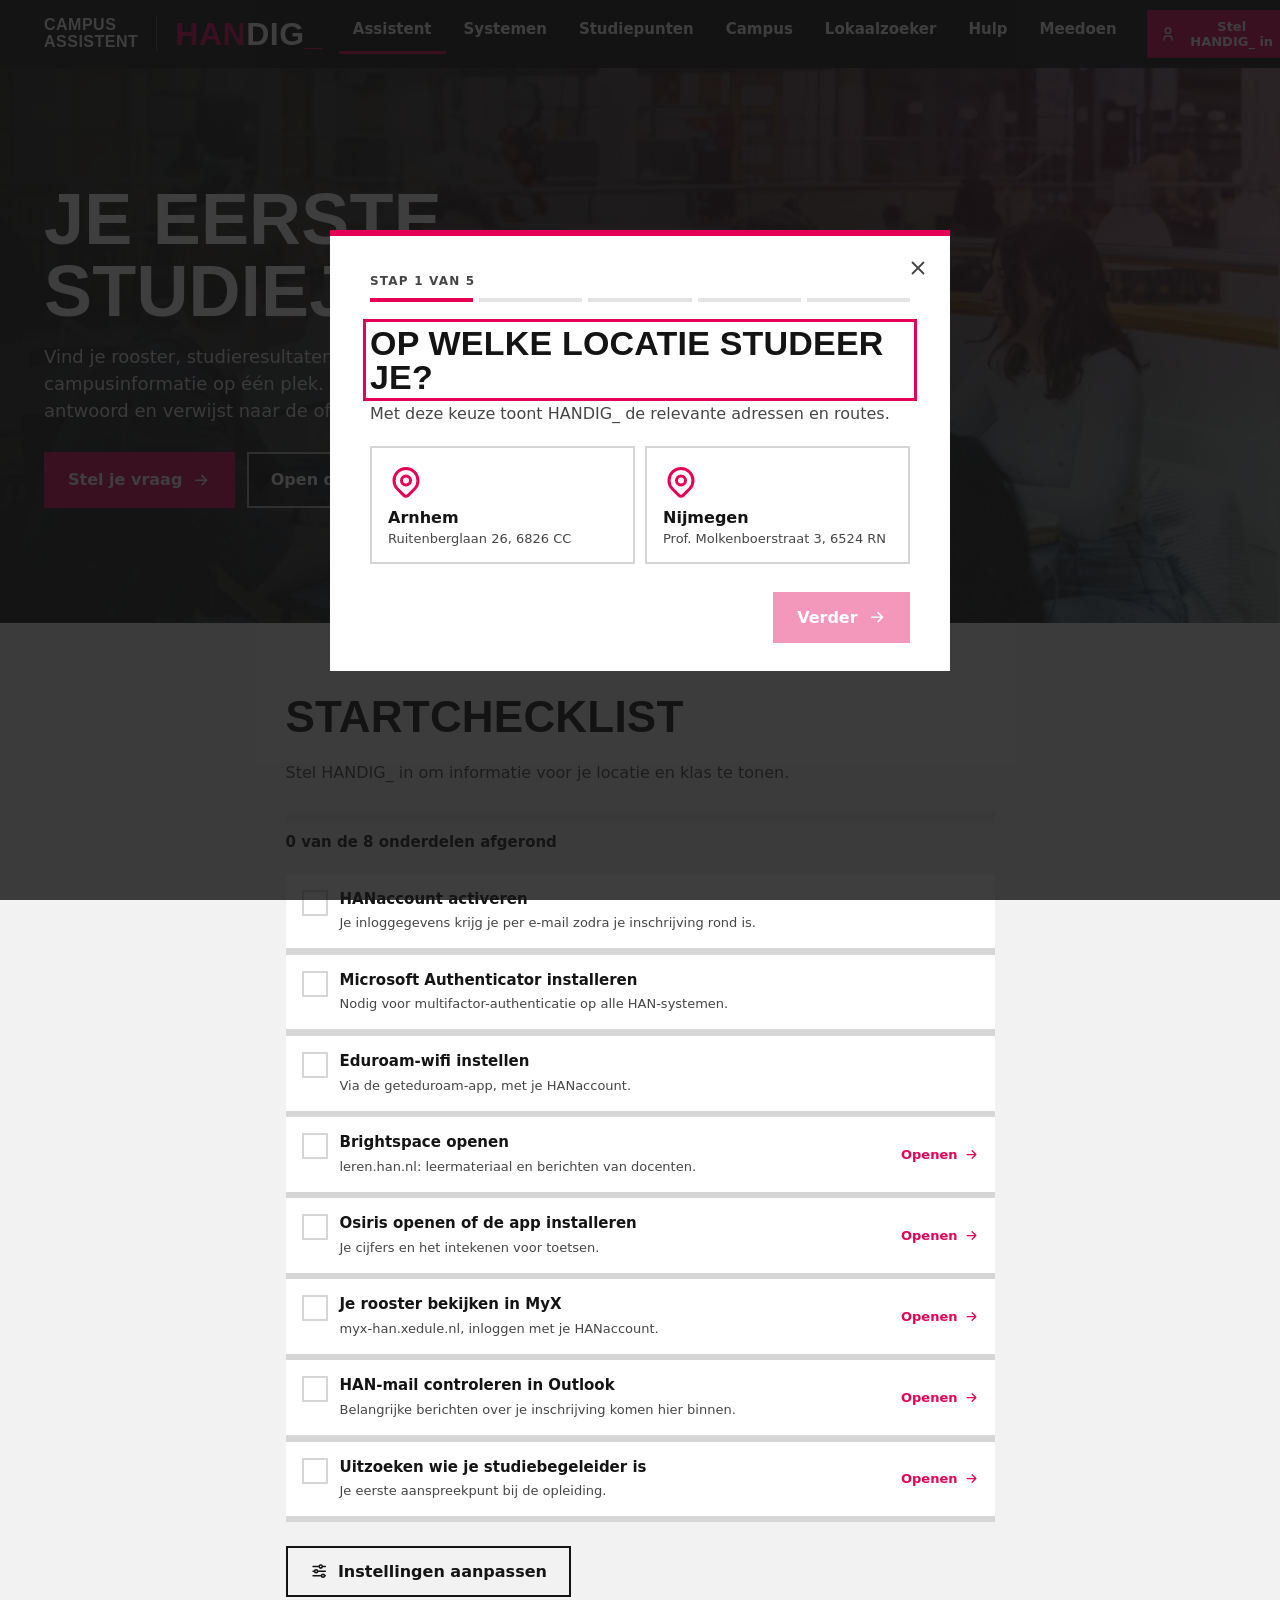
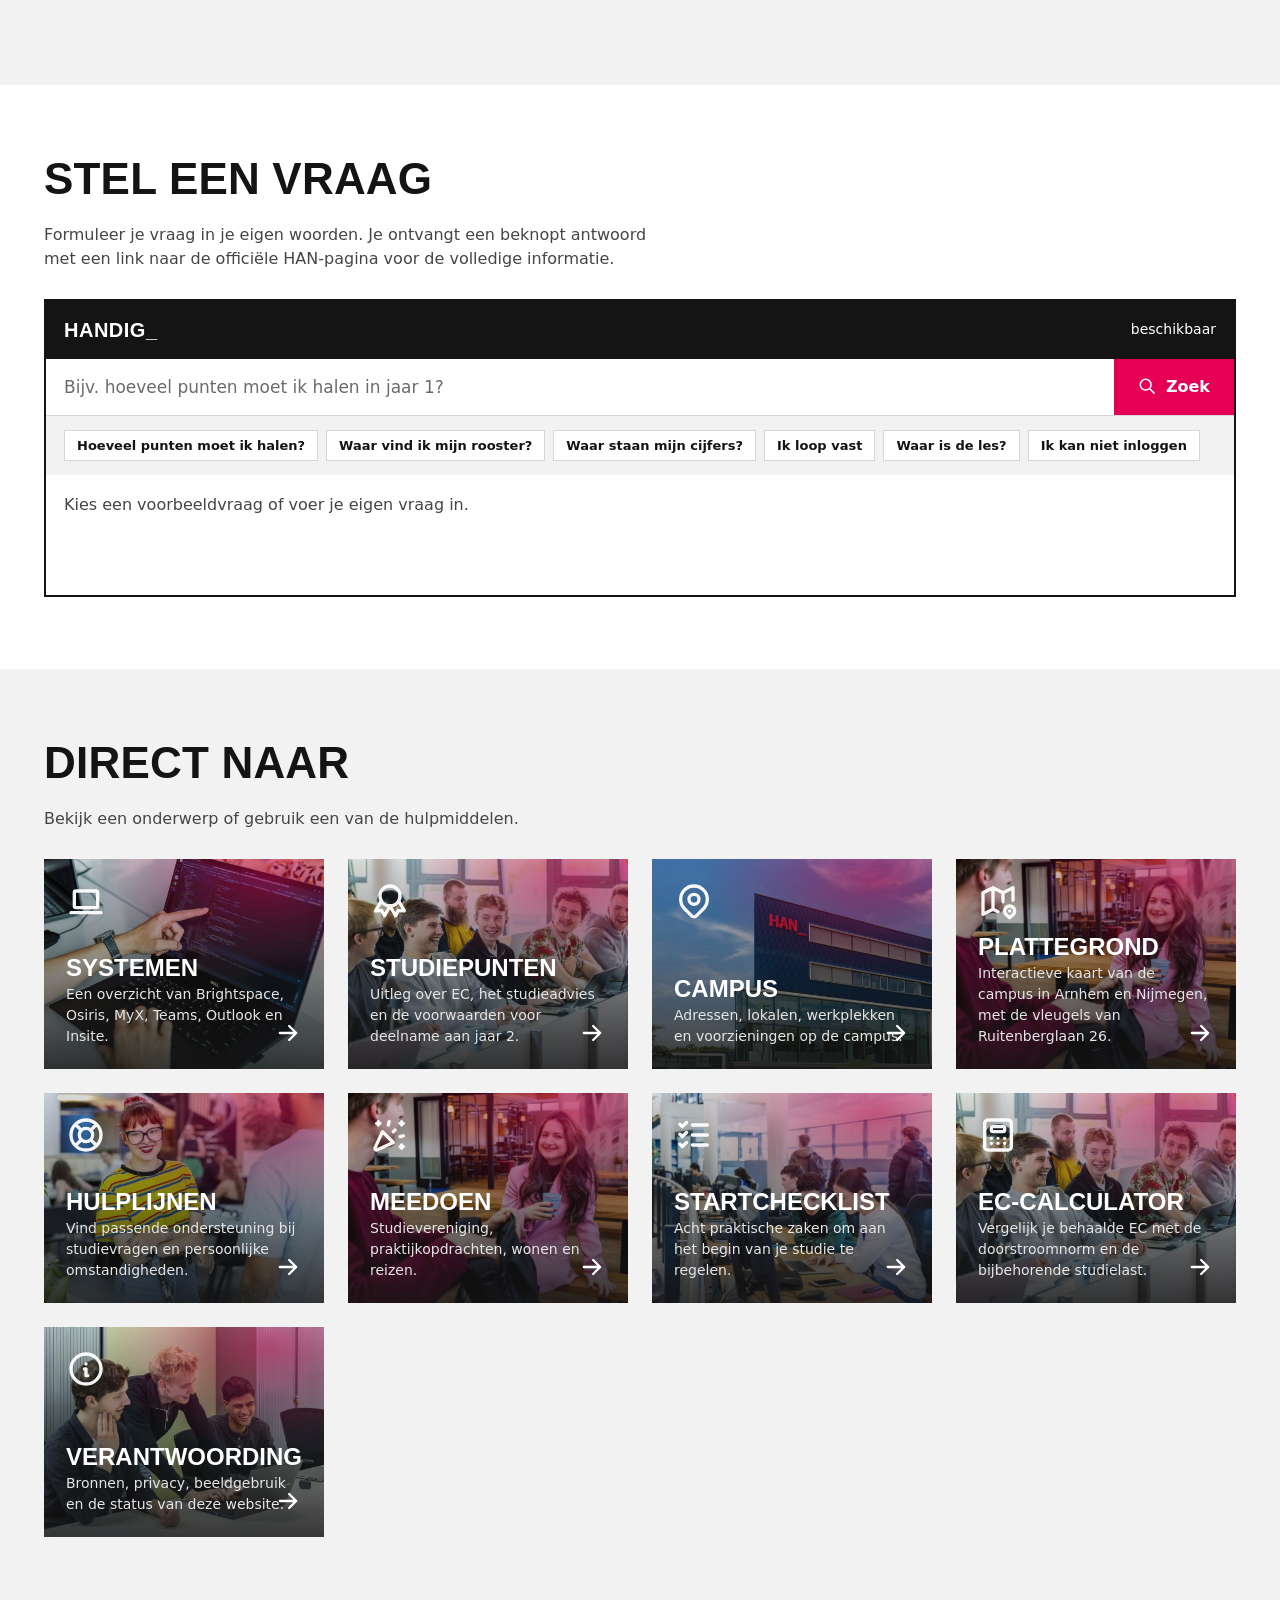
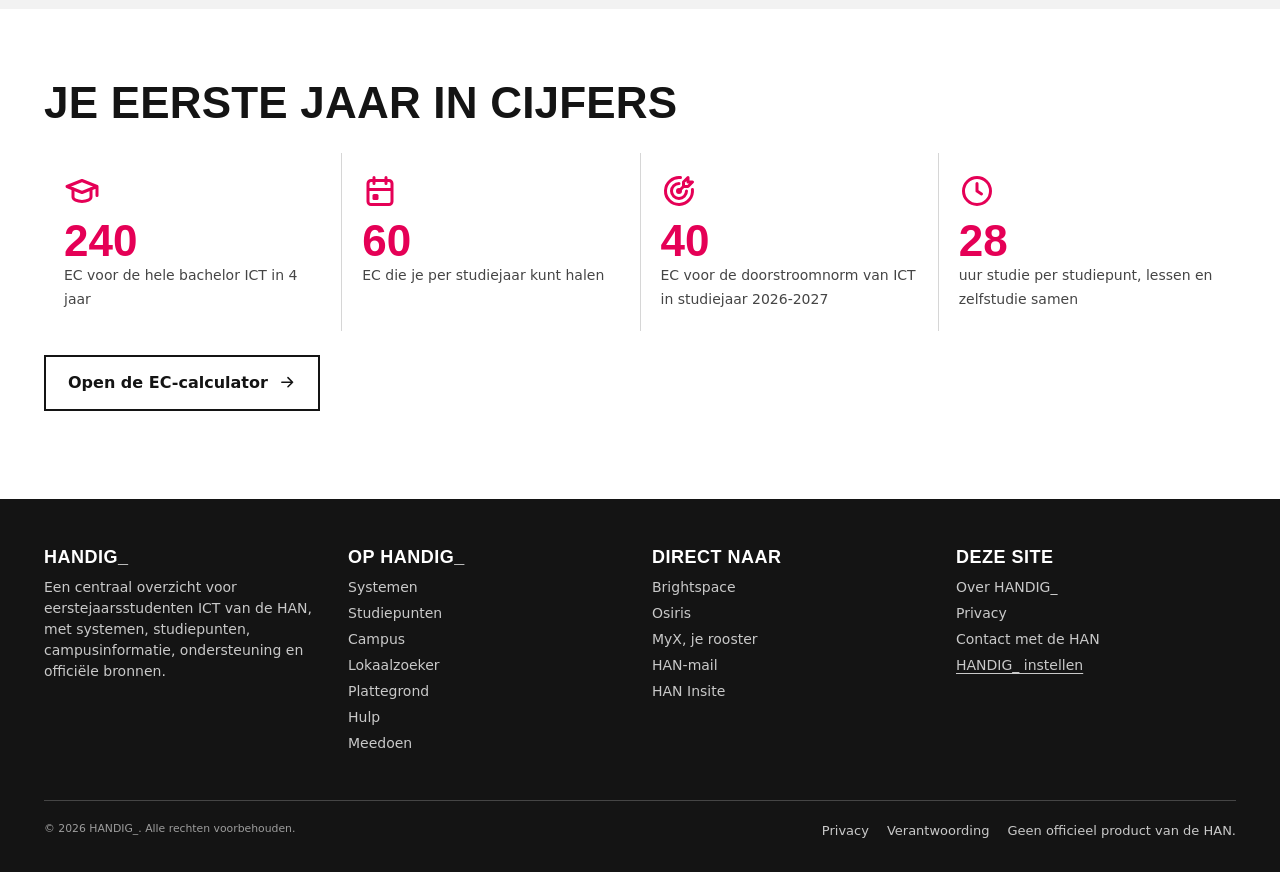
==== index.html @ 13030f0f "plattegrond zoeker fix" ====
<!DOCTYPE html>
<html lang="nl">
<head>
<meta charset="utf-8">
<meta name="viewport" content="width=device-width, initial-scale=1">
<title>HANDIG_ Campus Assistent</title>
<meta name="description" content="HANDIG_ bundelt systemen, studiepunten, campusinformatie en ondersteuning voor eerstejaarsstudenten ICT van de HAN.">
<meta property="og:title" content="HANDIG_ Campus Assistent">
<meta property="og:description" content="HANDIG_ bundelt systemen, studiepunten, campusinformatie en ondersteuning voor eerstejaarsstudenten ICT van de HAN.">
<meta property="og:image" content="https://jasonispw.github.io/campus-assistent/assets/img/han-ict-groepswerk.jpg">
<meta property="og:type" content="website">
<meta property="og:locale" content="nl_NL">
<link rel="canonical" href="https://jasonispw.github.io/campus-assistent/">
<meta property="og:url" content="https://jasonispw.github.io/campus-assistent/">
<meta name="theme-color" content="#141414">
<link rel="icon" type="image/png" href="assets/favicon.png">
<link rel="apple-touch-icon" href="assets/favicon.png">
<link rel="preload" as="image" href="assets/img/han-ict-groepswerk.jpg" fetchpriority="high">
<link rel="stylesheet" href="assets/css/base.css?v=20260901">
<link rel="stylesheet" href="assets/css/layout.css?v=2026090102">
<link rel="stylesheet" href="assets/css/components.css?v=2026090102">
</head>
<body>
<a class="skip-link" href="#main">Naar de inhoud</a>

<header class="topbar">
  <div class="topbar__inner">
    <a class="wordmark" href="index.html">
      <span class="wordmark__context">Campus<br>assistent</span>
      <span class="wordmark__naam"><span class="mark">HAN</span>DIG<span class="cursor">_</span></span>
    </a>
    <button class="nav-toggle" data-nav-toggle aria-expanded="false" aria-controls="hoofdmenu">
      <svg class="icon icon-menu" aria-hidden="true" focusable="false"><use href="#i-menu"></use></svg>
      <svg class="icon icon-close" aria-hidden="true" focusable="false"><use href="#i-close"></use></svg>
      <span class="visually-hidden">Menu</span>
    </button>
    <nav class="topnav" id="hoofdmenu" data-nav aria-label="Hoofdmenu">
      <ul>
        <li><a href="index.html">Assistent</a></li>
        <li><a href="systemen.html">Systemen</a></li>
        <li><a href="studiepunten.html">Studiepunten</a></li>
        <li><a href="campus.html">Campus</a></li>
        <li><a href="lokaalzoeker.html">Lokaalzoeker</a></li>
        <li><a href="hulp.html">Hulp</a></li>
        <li><a href="meedoen.html">Meedoen</a></li>
      </ul>
    </nav>
    <div data-profiel></div>
  </div>
</header>

<main id="main">

  <section class="hero hero--index">
    <div class="container">
      <h1>Je eerste<br>studiejaar</h1>
      <p class="hero__lead">
        Vind je rooster, studieresultaten, lesmateriaal en campusinformatie op één plek. De assistent
        geeft een beknopt antwoord en verwijst naar de officiële bron.
      </p>
      <div class="hero__actions">
        <a class="btn btn--primary" href="#assistent">Stel je vraag <svg class="icon" aria-hidden="true" focusable="false"><use href="#i-arrow-right"></use></svg></a>
        <a class="btn btn--ghost" href="systemen.html">Open de systemen</a>
      </div>
    </div>
  </section>

  <section class="section section--soft" id="start" data-checklist data-onboarding-auto>
    <div class="container container--narrow">
      <div class="section__head">
        <h2>Startchecklist</h2>
        <p data-checklist-kop></p>
      </div>

      <div class="start__balk" role="progressbar" aria-valuemin="0" aria-valuemax="8"
           aria-label="Voortgang startchecklist">
        <div class="start__vulling" data-checklist-balk></div>
      </div>
      <p class="start__stand" data-checklist-stand></p>

      <ul class="taken" data-checklist-lijst></ul>

      <p class="opslagfout" data-checklist-opslagfout hidden>
        <svg class="icon" aria-hidden="true" focusable="false"><use href="#i-alert"></use></svg>
         De browser kan de checklist niet opslaan. Je keuzes verdwijnen wanneer je de pagina sluit.
      </p>

      <p class="u-mt24">
        <button type="button" class="btn btn--outline" data-onboarding-open>
          <svg class="icon" aria-hidden="true" focusable="false"><use href="#i-settings"></use></svg>Instellingen aanpassen
        </button>
      </p>
    </div>
  </section>

  <section class="section" id="assistent">
    <div class="container">
      <div class="section__head">
        <h2>Stel een vraag</h2>
        <p>
          Formuleer je vraag in je eigen woorden. Je ontvangt een beknopt antwoord met een link naar
          de officiële HAN-pagina voor de volledige informatie.
        </p>
      </div>

      <div class="assist">
        <div class="assist__head">
          <strong>HANDIG_</strong>
          <span class="u-small u-push-right" data-assist-count>beschikbaar</span>
        </div>

        <form class="assist__form" data-assist-form autocomplete="off">
          <label class="visually-hidden" for="vraag">Jouw vraag</label>
          <input id="vraag" type="search" placeholder="Bijv. hoeveel punten moet ik halen in jaar 1?">
          <button class="btn btn--primary" type="submit"><svg class="icon" aria-hidden="true" focusable="false"><use href="#i-search"></use></svg>Zoek</button>
        </form>

        <div class="chips">
          <button class="chip" data-assist-chip="Hoeveel studiepunten moet ik het eerste jaar halen?">Hoeveel punten moet ik halen?</button>
          <button class="chip" data-assist-chip="Waar vind ik mijn rooster?">Waar vind ik mijn rooster?</button>
          <button class="chip" data-assist-chip="Waar staan mijn cijfers?">Waar staan mijn cijfers?</button>
          <button class="chip" data-assist-chip="Ik loop vast in mijn studie, met wie kan ik praten?">Ik loop vast</button>
          <button class="chip" data-assist-chip="Wat is het adres van de opleiding?">Waar is de les?</button>
          <button class="chip" data-assist-chip="Ik kan niet inloggen">Ik kan niet inloggen</button>
        </div>

        <div class="assist__results" data-assist-results aria-live="polite">
          <div class="assist__empty">
            <p>Kies een voorbeeldvraag of voer je eigen vraag in.</p>
          </div>
        </div>
      </div>
    </div>
  </section>

  <section class="section section--soft">
    <div class="container">
      <div class="section__head">
        <h2>Direct naar</h2>
        <p>Bekijk een onderwerp of gebruik een van de hulpmiddelen.</p>
      </div>

      <div class="grid grid--3">
        <a class="tile tile--systemen" href="systemen.html">
          <svg class="tile__icon" aria-hidden="true" focusable="false"><use href="#i-laptop"></use></svg>

          <h3>Systemen</h3>

          <p>Een overzicht van Brightspace, Osiris, MyX, Teams, Outlook en Insite.</p>

          <svg class="tile__arrow" aria-hidden="true" focusable="false"><use href="#i-arrow-right"></use></svg>
        </a>

        <a class="tile tile--punten" href="studiepunten.html">
          <svg class="tile__icon" aria-hidden="true" focusable="false"><use href="#i-award"></use></svg>

          <h3>Studiepunten</h3>

          <p>Uitleg over EC, het studieadvies en de voorwaarden voor deelname aan jaar 2.</p>

          <svg class="tile__arrow" aria-hidden="true" focusable="false"><use href="#i-arrow-right"></use></svg>
        </a>

        <a class="tile tile--campus" href="campus.html">
          <svg class="tile__icon" aria-hidden="true" focusable="false"><use href="#i-map-pin"></use></svg>

          <h3>Campus</h3>

          <p>Adressen, lokalen, werkplekken en voorzieningen op de campus.</p>

          <svg class="tile__arrow" aria-hidden="true" focusable="false"><use href="#i-arrow-right"></use></svg>
        </a>

        <a class="tile tile--plattegrond" href="plattegrond.html">
          <svg class="tile__icon" aria-hidden="true" focusable="false"><use href="#i-map-2"></use></svg>

          <h3>Plattegrond</h3>

          <p>Interactieve kaart van de campus in Arnhem en Nijmegen, met de vleugels van Ruitenberglaan 26.</p>

          <svg class="tile__arrow" aria-hidden="true" focusable="false"><use href="#i-arrow-right"></use></svg>
        </a>

        <a class="tile tile--hulp" href="hulp.html">
          <svg class="tile__icon" aria-hidden="true" focusable="false"><use href="#i-lifebuoy"></use></svg>

          <h3>Hulplijnen</h3>

          <p>Vind passende ondersteuning bij studievragen en persoonlijke omstandigheden.</p>

          <svg class="tile__arrow" aria-hidden="true" focusable="false"><use href="#i-arrow-right"></use></svg>
        </a>

        <a class="tile tile--meedoen" href="meedoen.html">
          <svg class="tile__icon" aria-hidden="true" focusable="false"><use href="#i-confetti"></use></svg>

          <h3>Meedoen</h3>

          <p>Studievereniging, praktijkopdrachten, wonen en reizen.</p>

          <svg class="tile__arrow" aria-hidden="true" focusable="false"><use href="#i-arrow-right"></use></svg>
        </a>

        <a class="tile tile--start" href="#start">
          <svg class="tile__icon" aria-hidden="true" focusable="false"><use href="#i-checklist"></use></svg>

          <h3>Startchecklist</h3>

          <p>Acht praktische zaken om aan het begin van je studie te regelen.</p>

          <svg class="tile__arrow" aria-hidden="true" focusable="false"><use href="#i-arrow-right"></use></svg>
        </a>

        <a class="tile tile--rekenen" href="studiepunten.html#calculator">
          <svg class="tile__icon" aria-hidden="true" focusable="false"><use href="#i-calculator"></use></svg>

          <h3>EC-calculator</h3>

          <p>Vergelijk je behaalde EC met de doorstroomnorm en de bijbehorende studielast.</p>

          <svg class="tile__arrow" aria-hidden="true" focusable="false"><use href="#i-arrow-right"></use></svg>
        </a>

        <a class="tile tile--over" href="over.html">
          <svg class="tile__icon" aria-hidden="true" focusable="false"><use href="#i-info"></use></svg>

          <h3>Verantwoording</h3>

          <p>Bronnen, privacy, beeldgebruik en de status van deze website.</p>

          <svg class="tile__arrow" aria-hidden="true" focusable="false"><use href="#i-arrow-right"></use></svg>
        </a>
      </div>
    </div>
  </section>

  <section class="section">
    <div class="container">
      <div class="section__head">
        <h2>Je eerste jaar in cijfers</h2>
      </div>
      <div class="factbar">
        <div class="fact">
          <svg class="icon icon--lg icon--pink" aria-hidden="true" focusable="false"><use href="#i-school"></use></svg>
          <span class="fact__num">240</span>
          <span class="fact__label">EC voor de hele bachelor ICT in 4 jaar</span>
        </div>

        <div class="fact">
          <svg class="icon icon--lg icon--pink" aria-hidden="true" focusable="false"><use href="#i-calendar"></use></svg>
          <span class="fact__num">60</span>
          <span class="fact__label">EC die je per studiejaar kunt halen</span>
        </div>

        <div class="fact">
          <svg class="icon icon--lg icon--pink" aria-hidden="true" focusable="false"><use href="#i-target"></use></svg>
          <span class="fact__num">40</span>
          <span class="fact__label">EC voor de doorstroomnorm van ICT in studiejaar 2026-2027</span>
        </div>

        <div class="fact">
          <svg class="icon icon--lg icon--pink" aria-hidden="true" focusable="false"><use href="#i-clock"></use></svg>
          <span class="fact__num">28</span>
          <span class="fact__label">uur studie per studiepunt, lessen en zelfstudie samen</span>
        </div>
      </div>
      <p class="u-mt24">
        <a class="btn btn--outline" href="studiepunten.html">Open de EC-calculator <svg class="icon" aria-hidden="true" focusable="false"><use href="#i-arrow-right"></use></svg></a>
      </p>
    </div>
  </section>


</main>

<footer class="footer">
  <div class="container">
    <div class="footer__grid">
      <div>
        <h3>HANDIG_</h3>
        <p class="u-small">
          Een centraal overzicht voor eerstejaarsstudenten ICT van de HAN, met systemen,
          studiepunten, campusinformatie, ondersteuning en officiële bronnen.
        </p>
      </div>
      <div>
        <h3>Op HANDIG_</h3>
        <ul class="u-small">
          <li><a href="systemen.html">Systemen</a></li>
          <li><a href="studiepunten.html">Studiepunten</a></li>
          <li><a href="campus.html">Campus</a></li>
          <li><a href="lokaalzoeker.html">Lokaalzoeker</a></li>
          <li><a href="plattegrond.html">Plattegrond</a></li>
          <li><a href="hulp.html">Hulp</a></li>
          <li><a href="meedoen.html">Meedoen</a></li>
        </ul>
      </div>
      <div>
        <h3>Direct naar</h3>
        <ul class="u-small">
          <li><a href="https://leren.han.nl" target="_blank" rel="noopener">Brightspace</a></li>
          <li><a href="https://han.osiris-student.nl/#/login" target="_blank" rel="noopener">Osiris</a></li>
          <li><a href="https://myx-han.xedule.nl/" target="_blank" rel="noopener">MyX, je rooster</a></li>
          <li><a href="https://office365.han.nl" target="_blank" rel="noopener">HAN-mail</a></li>
          <li><a href="https://www1.han.nl/insite/" target="_blank" rel="noopener">HAN Insite</a></li>
        </ul>
      </div>
      <div>
        <h3>Deze site</h3>
        <ul class="u-small">
          <li><a href="over.html">Over HANDIG_</a></li>
          <li><a href="privacy.html">Privacy</a></li>
          <li><a href="https://www.han.nl/contact/" target="_blank" rel="noopener">Contact met de HAN</a></li>
          <li><button type="button" class="footer__knop" data-onboarding-open>HANDIG_ instellen</button></li>
        </ul>
      </div>
    </div>
    <div class="footer__bottom">
      <small>&copy; 2026 HANDIG_. Alle rechten voorbehouden.</small>
      <span class="footer__legal">
        <a href="privacy.html">Privacy</a>
        <a href="over.html">Verantwoording</a>
        <span>Geen officieel product van de HAN.</span>
      </span>
    </div>
  </div>
</footer>

<svg class="sprite" aria-hidden="true" focusable="false"><defs>
<symbol id="i-alert" viewBox="0 0 24 24"><path fill="none" stroke="currentColor" stroke-linecap="round" stroke-linejoin="round" stroke-width="2" d="M12 9v4m-1.637-9.409L2.257 17.125a1.914 1.914 0 0 0 1.636 2.871h16.214a1.914 1.914 0 0 0 1.636-2.87L13.637 3.59a1.914 1.914 0 0 0-3.274 0M12 16h.01"/></symbol>
<symbol id="i-armchair" viewBox="0 0 24 24"><g fill="none" stroke="currentColor" stroke-linecap="round" stroke-linejoin="round" stroke-width="2"><path d="M5 11a2 2 0 0 1 2 2v2h10v-2a2 2 0 1 1 4 0v4a2 2 0 0 1-2 2H5a2 2 0 0 1-2-2v-4a2 2 0 0 1 2-2"/><path d="M5 11V6a3 3 0 0 1 3-3h8a3 3 0 0 1 3 3v5M6 19v2m12-2v2"/></g></symbol>
<symbol id="i-arrow-right" viewBox="0 0 24 24"><path fill="none" stroke="currentColor" stroke-linecap="round" stroke-linejoin="round" stroke-width="2" d="M5 12h14m-6 6l6-6m-6-6l6 6"/></symbol>
<symbol id="i-arrow-up" viewBox="0 0 24 24"><path fill="none" stroke="currentColor" stroke-linecap="round" stroke-linejoin="round" stroke-width="2" d="M12 5v14m6-8l-6-6m-6 6l6-6"/></symbol>
<symbol id="i-award" viewBox="0 0 24 24"><g fill="none" stroke="currentColor" stroke-linecap="round" stroke-linejoin="round" stroke-width="2"><path d="M6 9a6 6 0 1 0 12 0A6 6 0 1 0 6 9"/><path d="m12 15l3.4 5.89l1.598-3.233l3.598.232l-3.4-5.889M6.802 12l-3.4 5.89L7 17.657l1.598 3.232l3.4-5.889"/></g></symbol>
<symbol id="i-book" viewBox="0 0 24 24"><path fill="none" stroke="currentColor" stroke-linecap="round" stroke-linejoin="round" stroke-width="2" d="M3 19a9 9 0 0 1 9 0a9 9 0 0 1 9 0M3 6a9 9 0 0 1 9 0a9 9 0 0 1 9 0M3 6v13m9-13v13m9-13v13"/></symbol>
<symbol id="i-briefcase" viewBox="0 0 24 24"><g fill="none" stroke="currentColor" stroke-linecap="round" stroke-linejoin="round" stroke-width="2"><path d="M3 9a2 2 0 0 1 2-2h14a2 2 0 0 1 2 2v9a2 2 0 0 1-2 2H5a2 2 0 0 1-2-2zm5-2V5a2 2 0 0 1 2-2h4a2 2 0 0 1 2 2v2m-4 5v.01"/><path d="M3 13a20 20 0 0 0 18 0"/></g></symbol>
<symbol id="i-building" viewBox="0 0 24 24"><path fill="none" stroke="currentColor" stroke-linecap="round" stroke-linejoin="round" stroke-width="2" d="M3 21h18M9 8h1m-1 4h1m-1 4h1m4-8h1m-1 4h1m-1 4h1M5 21V5a2 2 0 0 1 2-2h10a2 2 0 0 1 2 2v16"/></symbol>
<symbol id="i-calculator" viewBox="0 0 24 24"><g fill="none" stroke="currentColor" stroke-linecap="round" stroke-linejoin="round" stroke-width="2"><path d="M4 5a2 2 0 0 1 2-2h12a2 2 0 0 1 2 2v14a2 2 0 0 1-2 2H6a2 2 0 0 1-2-2z"/><path d="M8 8a1 1 0 0 1 1-1h6a1 1 0 0 1 1 1v1a1 1 0 0 1-1 1H9a1 1 0 0 1-1-1zm0 6v.01m4-.01v.01m4-.01v.01M8 17v.01m4-.01v.01m4-.01v.01"/></g></symbol>
<symbol id="i-calendar" viewBox="0 0 24 24"><g fill="none" stroke="currentColor" stroke-linecap="round" stroke-linejoin="round" stroke-width="2"><path d="M4 7a2 2 0 0 1 2-2h12a2 2 0 0 1 2 2v12a2 2 0 0 1-2 2H6a2 2 0 0 1-2-2zm12-4v4M8 3v4m-4 4h16"/><path d="M8 15h2v2H8z"/></g></symbol>
<symbol id="i-certificate" viewBox="0 0 24 24"><g fill="none" stroke="currentColor" stroke-linecap="round" stroke-linejoin="round" stroke-width="2"><path d="M12 15a3 3 0 1 0 6 0a3 3 0 1 0-6 0"/><path d="M13 17.5V22l2-1.5l2 1.5v-4.5"/><path d="M10 19H5a2 2 0 0 1-2-2V7c0-1.1.9-2 2-2h14a2 2 0 0 1 2 2v10a2 2 0 0 1-1 1.73M6 9h12M6 12h3m-3 3h2"/></g></symbol>
<symbol id="i-check" viewBox="0 0 24 24"><path fill="none" stroke="currentColor" stroke-linecap="round" stroke-linejoin="round" stroke-width="2" d="m5 12l5 5L20 7"/></symbol>
<symbol id="i-checklist" viewBox="0 0 24 24"><path fill="none" stroke="currentColor" stroke-linecap="round" stroke-linejoin="round" stroke-width="2" d="M3.5 5.5L5 7l2.5-2.5m-4 7L5 13l2.5-2.5m-4 7L5 19l2.5-2.5M11 6h9m-9 6h9m-9 6h9"/></symbol>
<symbol id="i-clock" viewBox="0 0 24 24"><path fill="none" stroke="currentColor" stroke-linecap="round" stroke-linejoin="round" stroke-width="2" d="M3 12a9 9 0 1 0 18 0a9 9 0 1 0-18 0m9 0l3 2m-3-7v5"/></symbol>
<symbol id="i-close" viewBox="0 0 24 24"><path fill="none" stroke="currentColor" stroke-linecap="round" stroke-linejoin="round" stroke-width="2" d="M18 6L6 18M6 6l12 12"/></symbol>
<symbol id="i-coins" viewBox="0 0 24 24"><g fill="none" stroke="currentColor" stroke-linecap="round" stroke-linejoin="round" stroke-width="2"><path d="M9 14c0 1.657 2.686 3 6 3s6-1.343 6-3s-2.686-3-6-3s-6 1.343-6 3"/><path d="M9 14v4c0 1.656 2.686 3 6 3s6-1.344 6-3v-4M3 6c0 1.072 1.144 2.062 3 2.598s4.144.536 6 0S15 7.072 15 6s-1.144-2.062-3-2.598s-4.144-.536-6 0S3 4.928 3 6"/><path d="M3 6v10c0 .888.772 1.45 2 2"/><path d="M3 11c0 .888.772 1.45 2 2"/></g></symbol>
<symbol id="i-confetti" viewBox="0 0 24 24"><path fill="none" stroke="currentColor" stroke-linecap="round" stroke-linejoin="round" stroke-width="2" d="M4 5h2M5 4v2m6.5-2L11 6m7-1h2m-1-1v2m-4 3l-1 1m4 3l2-.5M18 19h2m-1-1v2m-5-3.482L7.482 10l-4.39 9.58a1 1 0 0 0 1.329 1.329z"/></symbol>
<symbol id="i-dashboard" viewBox="0 0 24 24"><path fill="none" stroke="currentColor" stroke-linecap="round" stroke-linejoin="round" stroke-width="2" d="M5 4h4a1 1 0 0 1 1 1v6a1 1 0 0 1-1 1H5a1 1 0 0 1-1-1V5a1 1 0 0 1 1-1m0 12h4a1 1 0 0 1 1 1v2a1 1 0 0 1-1 1H5a1 1 0 0 1-1-1v-2a1 1 0 0 1 1-1m10-4h4a1 1 0 0 1 1 1v6a1 1 0 0 1-1 1h-4a1 1 0 0 1-1-1v-6a1 1 0 0 1 1-1m0-8h4a1 1 0 0 1 1 1v2a1 1 0 0 1-1 1h-4a1 1 0 0 1-1-1V5a1 1 0 0 1 1-1"/></symbol>
<symbol id="i-door-enter" viewBox="0 0 24 24"><path fill="none" stroke="currentColor" stroke-linecap="round" stroke-linejoin="round" stroke-width="2" d="M13 12v.01M3 21h18M5 21V5a2 2 0 0 1 2-2h6m4 10.5V21m4-14h-7m3-3l-3 3l3 3"/></symbol>
<symbol id="i-elevator" viewBox="0 0 24 24"><g fill="none" stroke="currentColor" stroke-linecap="round" stroke-linejoin="round" stroke-width="2"><path d="M5 5a1 1 0 0 1 1-1h12a1 1 0 0 1 1 1v14a1 1 0 0 1-1 1H6a1 1 0 0 1-1-1z"/><path d="m10 10l2-2l2 2m-4 4l2 2l2-2"/></g></symbol>
<symbol id="i-error404" viewBox="0 0 24 24"><path fill="none" stroke="currentColor" stroke-linecap="round" stroke-linejoin="round" stroke-width="2" d="M3 8v3a1 1 0 0 0 1 1h3m0-4v8m10-8v3a1 1 0 0 0 1 1h3m0-4v8m-11-6v4a2 2 0 1 0 4 0v-4a2 2 0 1 0-4 0"/></symbol>
<symbol id="i-heart" viewBox="0 0 24 24"><g fill="none" stroke="currentColor" stroke-linecap="round" stroke-linejoin="round" stroke-width="2"><path d="M19.5 12.572L12 20l-7.5-7.428A5 5 0 1 1 12 6.006a5 5 0 1 1 7.5 6.572"/><path d="M12 6L8.707 9.293a1 1 0 0 0 0 1.414l.543.543c.69.69 1.81.69 2.5 0l1-1a3.18 3.18 0 0 1 4.5 0l2.25 2.25m-7 3l2 2M15 13l2 2"/></g></symbol>
<symbol id="i-home" viewBox="0 0 24 24"><g fill="none" stroke="currentColor" stroke-linecap="round" stroke-linejoin="round" stroke-width="2"><path d="M5 12H3l9-9l9 9h-2M5 12v7a2 2 0 0 0 2 2h10a2 2 0 0 0 2-2v-7"/><path d="M9 21v-6a2 2 0 0 1 2-2h2a2 2 0 0 1 2 2v6"/></g></symbol>
<symbol id="i-info" viewBox="0 0 24 24"><g fill="none" stroke="currentColor" stroke-linecap="round" stroke-linejoin="round" stroke-width="2"><path d="M3 12a9 9 0 1 0 18 0a9 9 0 0 0-18 0m9-3h.01"/><path d="M11 12h1v4h1"/></g></symbol>
<symbol id="i-key" viewBox="0 0 24 24"><path fill="none" stroke="currentColor" stroke-linecap="round" stroke-linejoin="round" stroke-width="2" d="m16.555 3.843l3.602 3.602a2.877 2.877 0 0 1 0 4.069l-2.643 2.643a2.877 2.877 0 0 1-4.069 0l-.301-.301l-6.558 6.558a2 2 0 0 1-1.239.578L5.172 21H4a1 1 0 0 1-.993-.883L3 20v-1.172a2 2 0 0 1 .467-1.284l.119-.13L4 17h2v-2h2v-2l2.144-2.144l-.301-.301a2.877 2.877 0 0 1 0-4.069l2.643-2.643a2.877 2.877 0 0 1 4.069 0M15 9h.01"/></symbol>
<symbol id="i-laptop" viewBox="0 0 24 24"><path fill="none" stroke="currentColor" stroke-linecap="round" stroke-linejoin="round" stroke-width="2" d="M3 19h18M5 7a1 1 0 0 1 1-1h12a1 1 0 0 1 1 1v8a1 1 0 0 1-1 1H6a1 1 0 0 1-1-1z"/></symbol>
<symbol id="i-lifebuoy" viewBox="0 0 24 24"><g fill="none" stroke="currentColor" stroke-linecap="round" stroke-linejoin="round" stroke-width="2"><path d="M8 12a4 4 0 1 0 8 0a4 4 0 1 0-8 0"/><path d="M3 12a9 9 0 1 0 18 0a9 9 0 1 0-18 0m12 3l3.35 3.35M9 15l-3.35 3.35m0-12.7L9 9m9.35-3.35L15 9"/></g></symbol>
<symbol id="i-mail" viewBox="0 0 24 24"><g fill="none" stroke="currentColor" stroke-linecap="round" stroke-linejoin="round" stroke-width="2"><path d="M3 7a2 2 0 0 1 2-2h14a2 2 0 0 1 2 2v10a2 2 0 0 1-2 2H5a2 2 0 0 1-2-2z"/><path d="m3 7l9 6l9-6"/></g></symbol>
<symbol id="i-map-2" viewBox="0 0 24 24"><path fill="none" stroke="currentColor" stroke-linecap="round" stroke-linejoin="round" stroke-width="2" d="M12 18.5L9 17l-6 3V7l6-3l6 3l6-3v7.5M9 4v13m6-10v5.5m6.121 7.621a3 3 0 1 0-4.242 0Q17.506 20.749 19 22q1.577-1.335 2.121-1.879M19 18v.01"/></symbol>
<symbol id="i-map-pin" viewBox="0 0 24 24"><g fill="none" stroke="currentColor" stroke-linecap="round" stroke-linejoin="round" stroke-width="2"><path d="M9 11a3 3 0 1 0 6 0a3 3 0 0 0-6 0"/><path d="M17.657 16.657L13.414 20.9a2 2 0 0 1-2.827 0l-4.244-4.243a8 8 0 1 1 11.314 0"/></g></symbol>
<symbol id="i-menu" viewBox="0 0 24 24"><path fill="none" stroke="currentColor" stroke-linecap="round" stroke-linejoin="round" stroke-width="2" d="M4 6h16M4 12h16M4 18h16"/></symbol>
<symbol id="i-parking" viewBox="0 0 24 24"><g fill="none" stroke="currentColor" stroke-linecap="round" stroke-linejoin="round" stroke-width="2"><path d="M3 5a2 2 0 0 1 2-2h14a2 2 0 0 1 2 2v14a2 2 0 0 1-2 2H5a2 2 0 0 1-2-2z"/><path d="M10 16V8h2.667C13.403 8 14 8.895 14 10s-.597 2-1.333 2H10"/></g></symbol>
<symbol id="i-phone" viewBox="0 0 24 24"><path fill="none" stroke="currentColor" stroke-linecap="round" stroke-linejoin="round" stroke-width="2" d="M5 4h4l2 5l-2.5 1.5a11 11 0 0 0 5 5L15 13l5 2v4a2 2 0 0 1-2 2A16 16 0 0 1 3 6a2 2 0 0 1 2-2"/></symbol>
<symbol id="i-route" viewBox="0 0 24 24"><path fill="none" stroke="currentColor" stroke-linecap="round" stroke-linejoin="round" stroke-width="2" d="M3 19a2 2 0 1 0 4 0a2 2 0 0 0-4 0M19 7a2 2 0 1 0 0-4a2 2 0 0 0 0 4m-8 12h5.5a3.5 3.5 0 0 0 0-7h-8a3.5 3.5 0 0 1 0-7H13"/></symbol>
<symbol id="i-school" viewBox="0 0 24 24"><g fill="none" stroke="currentColor" stroke-linecap="round" stroke-linejoin="round" stroke-width="2"><path d="M22 9L12 5L2 9l10 4zv6"/><path d="M6 10.6V16a6 3 0 0 0 12 0v-5.4"/></g></symbol>
<symbol id="i-search" viewBox="0 0 24 24"><path fill="none" stroke="currentColor" stroke-linecap="round" stroke-linejoin="round" stroke-width="2" d="M3 10a7 7 0 1 0 14 0a7 7 0 1 0-14 0m18 11l-6-6"/></symbol>
<symbol id="i-settings" viewBox="0 0 24 24"><path fill="none" stroke="currentColor" stroke-linecap="round" stroke-linejoin="round" stroke-width="2" d="M12 6a2 2 0 1 0 4 0a2 2 0 1 0-4 0M4 6h8m4 0h4M6 12a2 2 0 1 0 4 0a2 2 0 1 0-4 0m-2 0h2m4 0h10m-5 6a2 2 0 1 0 4 0a2 2 0 1 0-4 0M4 18h11m4 0h1"/></symbol>
<symbol id="i-spinner" viewBox="0 0 24 24"><path fill="currentColor" d="M12,1A11,11,0,1,0,23,12,11,11,0,0,0,12,1Zm0,19a8,8,0,1,1,8-8A8,8,0,0,1,12,20Z" opacity=".25"/><path fill="currentColor" d="M12,4a8,8,0,0,1,7.89,6.7A1.53,1.53,0,0,0,21.38,12h0a1.5,1.5,0,0,0,1.48-1.75,11,11,0,0,0-21.72,0A1.5,1.5,0,0,0,2.62,12h0a1.53,1.53,0,0,0,1.49-1.3A8,8,0,0,1,12,4Z"><animateTransform attributeName="transform" dur="0.75s" repeatCount="indefinite" type="rotate" values="0 12 12;360 12 12"/></path></symbol>
<symbol id="i-target" viewBox="0 0 24 24"><g fill="none" stroke="currentColor" stroke-linecap="round" stroke-linejoin="round" stroke-width="2"><path d="M11 12a1 1 0 1 0 2 0a1 1 0 1 0-2 0"/><path d="M12 7a5 5 0 1 0 5 5"/><path d="M13 3.055A9 9 0 1 0 20.941 11"/><path d="M15 6v3h3l3-3h-3V3zm0 3l-3 3"/></g></symbol>
<symbol id="i-user" viewBox="0 0 24 24"><path fill="none" stroke="currentColor" stroke-linecap="round" stroke-linejoin="round" stroke-width="2" d="M8 7a4 4 0 1 0 8 0a4 4 0 0 0-8 0M6 21v-2a4 4 0 0 1 4-4h4a4 4 0 0 1 4 4v2"/></symbol>
<symbol id="i-users" viewBox="0 0 24 24"><path fill="none" stroke="currentColor" stroke-linecap="round" stroke-linejoin="round" stroke-width="2" d="M5 7a4 4 0 1 0 8 0a4 4 0 1 0-8 0M3 21v-2a4 4 0 0 1 4-4h4a4 4 0 0 1 4 4v2m1-17.87a4 4 0 0 1 0 7.75M21 21v-2a4 4 0 0 0-3-3.85"/></symbol>
<symbol id="i-users-group" viewBox="0 0 24 24"><path fill="none" stroke="currentColor" stroke-linecap="round" stroke-linejoin="round" stroke-width="2" d="M10 13a2 2 0 1 0 4 0a2 2 0 0 0-4 0m-2 8v-1a2 2 0 0 1 2-2h4a2 2 0 0 1 2 2v1M15 5a2 2 0 1 0 4 0a2 2 0 0 0-4 0m2 5h2a2 2 0 0 1 2 2v1M5 5a2 2 0 1 0 4 0a2 2 0 0 0-4 0m-2 8v-1a2 2 0 0 1 2-2h2"/></symbol>
<symbol id="i-wheelchair" viewBox="0 0 24 24"><g fill="none" stroke="currentColor" stroke-linecap="round" stroke-linejoin="round" stroke-width="2"><path d="M3 16a5 5 0 1 0 10 0a5 5 0 1 0-10 0m14 3a2 2 0 1 0 4 0a2 2 0 1 0-4 0"/><path d="M19 17a3 3 0 0 0-3-3h-3.4M3 3h1a2 2 0 0 1 2 2v6m0-3h11m-2 0v6"/></g></symbol>
<symbol id="i-wifi" viewBox="0 0 24 24"><g fill="none" stroke="currentColor" stroke-linecap="round" stroke-linejoin="round" stroke-width="2"><path d="M12 18h.01m-2.838-2.828a4 4 0 0 1 5.656 0m-8.485-2.829a8 8 0 0 1 11.314 0"/><path d="M3.515 9.515c4.686-4.687 12.284-4.687 17 0"/></g></symbol>
</defs></svg>

<script src="assets/js/kb.js?v=2026090103"></script>
<script src="assets/js/assistent.js?v=2026090102"></script>
<script src="assets/js/app.js?v=20260831"></script>
<script src="assets/js/onboarding.js?v=2026090102"></script>
</body>
</html>
---- assets/css/base.css ----
:root {
  --han-pink: #e50056;
  --han-pink-dark: #b80045;
  --han-black: #141414;
  --han-dark: #262626;
  --han-gray: #454545;
  --han-gray-mid: #6b6b6b;
  --han-line: #d6d6d6;
  --han-bg-soft: #f2f2f2;
  --han-bg-alt: #e3e3e3;
  --han-white: #ffffff;

  --ok: #0f7b45;
  --ok-soft: #e4f3ea;
  --fout: #b3001b;
  --fout-soft: #fbe9eb;

  --font-body: "Avenir Next", Avenir, "Segoe UI", system-ui, -apple-system, sans-serif;
  --font-head: "Avenir Next Condensed", "Archivo Narrow", "Arial Narrow", "Segoe UI", sans-serif;

  --space-xs: 8px;
  --space-sm: 12px;
  --space-md: 18px;
  --space-lg: 24px;

  --nav-height: 68px;
  --container: 1240px;
  --single-column: 757px;
  --gutter: var(--space-lg);
}

*, *::before, *::after { box-sizing: border-box; }

html { scroll-padding-top: calc(var(--nav-height) + 16px); }

html,
body {
  scrollbar-width: none;
  -ms-overflow-style: none;
}

html::-webkit-scrollbar,
body::-webkit-scrollbar { display: none; }

@media (prefers-reduced-motion: no-preference) {
  html { scroll-behavior: smooth; }
}

body {
  margin: 0;
  font-family: var(--font-body);
  font-size: 16px;
  line-height: 1.5;
  color: var(--han-black);
  background: var(--han-white);
  -webkit-font-smoothing: antialiased;
}

img, svg { max-width: 100%; display: block; }

a { color: var(--han-pink); text-decoration: underline; text-underline-offset: 3px; }
a:hover { color: var(--han-pink-dark); }

h1, h2, h3, h4 { margin: 0 0 .5em; }

h1, h2 {
  font-family: var(--font-head);
  font-weight: 700;
  text-transform: uppercase;
  line-height: 1;
  letter-spacing: .2px;
}
h1 { font-size: clamp(2.5rem, 6vw, 4.5rem); }
h2 { font-size: clamp(1.85rem, 3.6vw, 2.75rem); }
h3 { font-family: var(--font-body); font-weight: 600; font-size: 1.25rem; line-height: 1.2; }
h4 { font-family: var(--font-body); font-weight: 600; font-size: 1rem; }

p { margin: 0 0 1em; }
ul, ol { margin: 0 0 1em; padding-left: 1.25em; }
li { margin-bottom: .35em; }

:focus-visible { outline: 3px solid var(--han-pink); outline-offset: 2px; }

.visually-hidden {
  position: absolute; width: 1px; height: 1px; overflow: hidden;
  clip: rect(0 0 0 0); clip-path: inset(50%); white-space: nowrap;
}

.skip-link {
  position: absolute; left: 8px; top: -60px; z-index: 200;
  background: var(--han-pink); color: #fff; padding: 12px 18px;
  font-weight: 600; text-decoration: none; transition: top .15s;
}
.skip-link:focus { top: 8px; color: #fff; }

.u-muted { color: var(--han-gray); }
.u-small { font-size: .875rem; }
.u-mb0 { margin-bottom: 0; }
.u-mt24 { margin-top: var(--space-lg); }
.u-push-right { margin-left: auto; }

.geen-scroll { overflow: hidden; }

@media (prefers-reduced-motion: reduce) {
  *, *::before, *::after {
    animation-duration: .01ms !important;
    animation-iteration-count: 1 !important;
    transition-duration: .01ms !important;
  }
}

@media print {
  .topbar, .footer, .hero__actions { display: none; }
}
---- assets/css/layout.css ----
.container { width: 100%; max-width: var(--container); margin-inline: auto; padding-inline: var(--gutter); }
.container--narrow { max-width: var(--single-column); }

.section { padding-block: clamp(40px, 6vw, 72px); }
.section--soft { background: var(--han-bg-soft); }
.section--dark { background: var(--han-black); color: #fff; }
.section--dark h2, .section--dark h3 { color: #fff; }
.section--dark a { color: #fff; }

.section__head { margin-bottom: 28px; }
.section__head p { max-width: 62ch; color: var(--han-gray); }
.section--dark .section__head p { color: #d0d0d0; }

.kicker {
  font-size: .8125rem; font-weight: 700; letter-spacing: 1.4px;
  text-transform: uppercase; color: var(--han-pink); margin: 0 0 var(--space-xs);
}
.section--dark .kicker { color: #ff5c93; }

.grid { display: grid; gap: var(--space-lg); }
.grid--2 { grid-template-columns: repeat(auto-fit, minmax(300px, 1fr)); }
.grid--3 { grid-template-columns: repeat(auto-fit, minmax(280px, 1fr)); }
.grid--4 { grid-template-columns: repeat(auto-fit, minmax(220px, 1fr)); }


.topbar {
  position: sticky; top: 0; z-index: 100;
  height: var(--nav-height);
  background: var(--han-black);
  color: #fff;
  display: flex; align-items: center;
}
.topbar__inner {
  width: 100%; max-width: var(--container); margin-inline: auto;
  padding-inline: var(--gutter);
  display: flex; align-items: center; gap: 16px;
}

.wordmark {
  font-family: var(--font-head);
  font-weight: 700; text-transform: uppercase; letter-spacing: .5px;
  color: #fff; text-decoration: none;
  display: inline-flex; align-items: center; gap: var(--space-md);
}
.wordmark:hover { color: #fff; }
.wordmark__context {
  font-size: 1rem; line-height: 1.05;
  padding-right: var(--space-md);
  border-right: 1px solid rgba(255, 255, 255, .3);
}
.wordmark__naam { font-size: 2rem; line-height: 1; }
.wordmark .mark,
.wordmark .cursor { color: var(--han-pink); }

.topnav { margin-left: auto; }
.topnav ul { display: flex; gap: 4px; list-style: none; margin: 0; padding: 0; }
.topnav a {
  display: block; padding: 10px 14px; color: #fff; text-decoration: none;
  font-weight: 600; font-size: .9375rem; border-bottom: 3px solid transparent;
}
.topnav a:hover { color: #fff; background: rgba(255,255,255,.08); }
.topnav a[aria-current="page"] { border-bottom-color: var(--han-pink); }

.nav-toggle {
  display: none; margin-left: auto;
  background: var(--han-gray); border: 0; color: #fff;
  width: 48px; height: 48px; cursor: pointer;
  align-items: center; justify-content: center;
}
.nav-toggle .icon { width: 26px; height: 26px; vertical-align: 0; }
.nav-toggle .icon-close,
.nav-toggle[aria-expanded="true"] .icon-menu { display: none; }
.nav-toggle[aria-expanded="true"] .icon-close { display: block; }

@media (max-width: 900px) {
  .nav-toggle { display: flex; }
  .topnav {
    position: fixed; inset: var(--nav-height) 0 auto 0;
    background: var(--han-black); border-top: 1px solid var(--han-gray);
    display: none; margin: 0;
  }
  .topnav.is-open { display: block; }
  .topnav ul { flex-direction: column; padding: var(--space-xs) 0; }
  .topnav a { padding: 14px var(--gutter); border-bottom: 0; border-left: 4px solid transparent; }
  .topnav a[aria-current="page"] { border-left-color: var(--han-pink); }
}

@media (max-width: 480px) {
  .wordmark { gap: var(--space-sm); }
  .wordmark__context { font-size: .8125rem; padding-right: var(--space-sm); }
  .wordmark__naam { font-size: 1.5rem; }
}


.hero {
  position: relative; color: #fff; background: var(--han-black);
  padding-block: clamp(56px, 9vw, 120px);
  overflow: hidden;
  background-size: cover; background-position: center;
}
.hero::before {
  content: ""; position: absolute; inset: 0;
  background:
    linear-gradient(90deg, rgba(20,20,20,.94) 0%, rgba(20,20,20,.72) 55%, rgba(20,20,20,.45) 100%),
    radial-gradient(120% 90% at 78% 15%, rgba(229,0,86,.45), transparent 60%),
    repeating-linear-gradient(115deg, rgba(255,255,255,.03) 0 2px, transparent 2px 9px);
}
.hero > * { position: relative; }
.hero h1 { margin-bottom: 16px; max-width: 16ch; }
.hero__lead { font-size: 1.125rem; max-width: 52ch; color: #eaeaea; }
.hero__icon { width: 4.5rem; height: 4.5rem; color: var(--han-pink); margin-bottom: 16px; }
.hero__actions { display: flex; flex-wrap: wrap; gap: var(--space-sm); margin-top: 28px; }

.hero--compact { padding-block: clamp(40px, 6vw, 72px); }
.hero--compact h1 { font-size: clamp(2.25rem, 5vw, 3.75rem); }

.hero--index    { background-image: url("../img/han-ict-groepswerk.jpg"); }
.hero--systemen { background-image: url("../img/han-ict-les-laptops.jpg"); }
.hero--punten   { background-image: url("../img/han-ict-collegezaal.jpg"); }
.hero--campus   { background-image: url("../img/han-ruitenberglaan-26.jpg"); }
.hero--hulp     { background-image: url("../img/han-studiebegeleiding.jpg"); }
.hero--meedoen  { background-image: url("../img/han-studenten-r26.jpg"); }
.hero--over     { background-image: url("../img/han-ict-programmeerlab.jpg"); }
.hero--404      { background-image: url("../img/han-studenten-trap-r26.jpg"); }


.footer { background: var(--han-black); color: #c9c9c9; padding-block: 48px 32px; }
.footer h3 { color: #fff; text-transform: uppercase; font-family: var(--font-head); letter-spacing: .5px; font-size: 1.125rem; }
.footer a { color: #c9c9c9; text-decoration: none; }
.footer a:hover { color: #fff; text-decoration: underline; }
.footer ul { list-style: none; padding: 0; }
.footer__bottom {
  border-top: 1px solid var(--han-gray); margin-top: 32px; padding-top: 20px;
  font-size: .8125rem; display: flex; flex-wrap: wrap; gap: var(--space-sm); justify-content: space-between;
}
.footer__knop {
  background: none; border: 0; padding: 0; cursor: pointer;
  font-family: var(--font-body); font-size: inherit; color: #c9c9c9;
  text-decoration: underline; text-underline-offset: 3px;
}
.footer__knop:hover { color: #fff; }
---- assets/css/components.css ----
.icon {
  width: 1.25em; height: 1.25em; flex: none;
  vertical-align: -.25em; color: inherit;
}
.icon--lg { width: 2.25rem; height: 2.25rem; }
.icon--pink { color: var(--han-pink); }

.sprite { display: none; }


.btn {
  display: inline-flex; align-items: center; gap: 10px;
  padding: 14px 22px; border: 2px solid transparent; border-radius: 0;
  font-family: var(--font-body); font-size: 1rem; font-weight: 600;
  text-decoration: none; cursor: pointer; transition: background .15s, color .15s;
}
.btn .icon { width: 1.15em; height: 1.15em; vertical-align: -.2em; }
.btn--sm { padding: 9px 14px; font-size: .875rem; }

.btn--primary { background: var(--han-pink); color: #fff; }
.btn--primary:hover { background: var(--han-pink-dark); color: #fff; }

.btn--ghost { background: rgba(0,0,0,.35); color: #fff; border-color: rgba(255,255,255,.65); }
.btn--ghost:hover { background: rgba(255,255,255,.15); color: #fff; }

.btn--outline { background: transparent; color: var(--han-black); border-color: var(--han-black); }
.btn--outline:hover { background: var(--han-black); color: #fff; }
.btn--danger { background: transparent; color: var(--fout); border-color: var(--fout); }
.btn--danger:hover { background: var(--fout); color: #fff; }
.opslagstatus { min-height: 1.5em; margin-top: var(--space-sm); color: var(--ok); font-weight: 600; }
.opslagstatus.is-waarschuwing { color: var(--fout); }


.card {
  background: #fff; border: 1px solid var(--han-line);
  padding: 22px; display: flex; flex-direction: column; height: 100%;
}
.card h3 { margin-bottom: 6px; }
.card p { color: var(--han-gray); font-size: .9375rem; }
.card__icon { margin-bottom: var(--space-sm); }
.card__foot { margin-top: auto; padding-top: var(--space-sm); }


.tile {
  position: relative; display: flex; flex-direction: column; justify-content: flex-end;
  min-height: 210px; padding: 22px; color: #fff; text-decoration: none;
  background: var(--han-dark); overflow: hidden;
  background-size: cover; background-position: center;
}
.tile::before {
  content: ""; position: absolute; inset: 0;
  background:
    linear-gradient(180deg, rgba(20,20,20,.15), rgba(20,20,20,.85)),
    radial-gradient(100% 80% at 80% 10%, rgba(229,0,86,.6), transparent 62%);
  transition: transform .3s;
}
.tile:hover::before { transform: scale(1.06); }
.tile > * { position: relative; }
.tile h3 {
  font-family: var(--font-head); font-weight: 700; text-transform: uppercase;
  font-size: 1.5rem; line-height: 1; color: #fff; margin-bottom: 4px;
}
.tile p { color: #e6e6e6; font-size: .875rem; margin: 0; }
.tile__icon { position: absolute; top: 22px; left: 22px; width: 2.5rem; height: 2.5rem; color: #fff; opacity: .95; }
.tile__arrow { position: absolute; right: 22px; bottom: 22px; width: 1.75rem; height: 1.75rem; color: #fff; }
.tile:hover .tile__arrow { color: var(--han-pink); }

.tile--systemen { background-image: url("../img/han-ict-les-laptops.jpg"); }
.tile--punten   { background-image: url("../img/han-ict-collegezaal.jpg"); }
.tile--campus   { background-image: url("../img/han-ruitenberglaan-26.jpg"); }
.tile--hulp     { background-image: url("../img/han-student-support.jpg"); }
.tile--meedoen  { background-image: url("../img/han-campus-nijmegen.jpg"); }
.tile--start    { background-image: url("../img/han-studieplek.jpg"); }
.tile--rekenen  { background-image: url("../img/han-ict-collegezaal.jpg"); }
.tile--over     { background-image: url("../img/han-ict-programmeerlab.jpg"); }
.tile--plattegrond { background-image: url("../img/han-campus-nijmegen.jpg"); }


.assist,
.widget { border: 2px solid var(--han-black); background: #fff; }

.assist__head,
.widget__head {
  background: var(--han-black); color: #fff; padding: 14px var(--space-md);
  display: flex; align-items: center; gap: var(--space-sm); flex-wrap: wrap;
}
.assist__head strong,
.widget__head strong {
  font-family: var(--font-head); text-transform: uppercase; letter-spacing: .5px;
}
.assist__head strong { font-size: 1.25rem; }
.widget__head strong { font-size: 1.125rem; }

.widget__body { padding: var(--space-md); }

.assist__form { display: flex; border-bottom: 1px solid var(--han-line); }
.assist__form input {
  flex: 1; border: 0; padding: var(--space-md); font-family: var(--font-body); font-size: 1.0625rem;
  background: #fff; color: var(--han-black); min-width: 0;
}
.assist__form input::placeholder { color: var(--han-gray-mid); }
.assist__form button { border-radius: 0; }

.assist__results { padding: var(--space-md); min-height: 120px; }
.assist__empty { color: var(--han-gray); }
.assist__empty h3 { color: var(--han-black); }
.assist__empty code { background: var(--han-bg-alt); padding: 2px 6px; }

.chips { display: flex; flex-wrap: wrap; gap: var(--space-xs); padding: 14px var(--space-md); background: var(--han-bg-soft); }
.chip {
  background: #fff; border: 1px solid var(--han-line); border-radius: 0;
  padding: 7px var(--space-sm); font-family: var(--font-body); font-size: .8125rem; font-weight: 600;
  cursor: pointer; color: var(--han-black);
}
.chip:hover { border-color: var(--han-pink); color: var(--han-pink); }

.answer { border-left: 4px solid var(--han-pink); padding: 4px 0 4px 16px; margin-bottom: 22px; }
.answer:last-child { margin-bottom: 0; }
.answer h3 { margin-bottom: 6px; }
.answer p, .answer ul { margin-bottom: .6em; }
.answer__cat {
  font-size: .6875rem; font-weight: 700; letter-spacing: 1.2px; text-transform: uppercase;
  color: var(--han-pink); margin: 0 0 4px;
}
.answer .bron { font-size: .875rem; margin-top: var(--space-sm); margin-bottom: 0; }
.answer .bron a { font-weight: 600; text-decoration: none; }
.answer .bron a:hover { text-decoration: underline; }

.laden {
  display: flex; align-items: center; gap: var(--space-sm);
  color: var(--han-gray); font-size: .9375rem; padding: var(--space-sm) 0;
}
.spinner { width: 24px; height: 24px; flex: none; color: var(--han-pink); }


.table-wrap { overflow-x: auto; }
table { width: 100%; border-collapse: collapse; font-size: .9375rem; }
th, td { text-align: left; padding: var(--space-sm) 14px; border-bottom: 1px solid var(--han-line); vertical-align: top; }
thead th { background: var(--han-black); color: #fff; font-weight: 600; }
tbody tr:nth-child(even) { background: var(--han-bg-soft); }
th .icon { flex: none; }

.sys-naam { display: inline-flex; align-items: center; gap: var(--space-xs); }


.factbar { display: grid; gap: 1px; background: var(--han-line); grid-template-columns: repeat(auto-fit, minmax(160px, 1fr)); }
.fact { background: #fff; padding: 20px; }
.fact .icon--lg { margin-bottom: 10px; display: block; }
.fact__num {
  font-family: var(--font-head); font-weight: 700; font-size: 2.75rem; line-height: 1;
  color: var(--han-pink); display: block;
}
.fact__label { font-size: .875rem; color: var(--han-gray); }


.callout { border-left: 4px solid var(--han-pink); background: var(--han-bg-soft); padding: var(--space-md) 20px; }
.callout p:last-child, .callout ul:last-child { margin-bottom: 0; }
.callout__icon { float: left; margin: 2px var(--space-sm) 6px 0; }

.bronlijst { font-size: .875rem; color: var(--han-gray); }
.bronlijst li { word-break: break-word; }



.field {
  display: flex; align-items: center; justify-content: space-between; gap: var(--space-sm);
  padding: 10px 0; border-bottom: 1px solid var(--han-line);
}
.field:last-of-type { border-bottom: 0; }
.field label { font-weight: 600; font-size: .9375rem; }
.field small { display: block; font-weight: 400; color: var(--han-gray); }
.field input[data-ec-periode] {
  width: 96px; padding: 10px; border: 1px solid var(--han-line); border-radius: 0;
  font-family: var(--font-body); font-size: 1rem; text-align: right;
}
.field input[data-ec-periode].is-fout { border-color: var(--fout); border-width: 2px; outline-color: var(--fout); }

.meter { margin-top: var(--space-md); }
.meter__track { position: relative; height: 34px; background: var(--han-bg-alt); overflow: hidden; }
.meter__fill { height: 100%; width: 0; background: var(--han-pink); transition: width .35s ease; }
.meter__marker { position: absolute; top: 0; bottom: 0; width: 2px; background: var(--han-black); }
.meter__marker span {
  position: absolute; top: 100%; left: 0; transform: translateX(-50%);
  font-size: .75rem; font-weight: 700; white-space: nowrap; padding-top: 4px; color: var(--han-black);
}
.meter__legend { display: flex; justify-content: space-between; font-size: .8125rem; color: var(--han-gray); margin-top: 26px; }

.verdict {
  margin-top: var(--space-md); padding: 14px 16px; border-left: 4px solid var(--han-pink);
  background: var(--han-bg-soft); font-weight: 600;
}
.verdict.is-ok { border-left-color: var(--ok); background: var(--ok-soft); color: var(--ok); }
.verdict.is-fout { border-left-color: var(--fout); background: var(--fout-soft); color: var(--fout); }


.wizard__question { font-family: var(--font-body); font-weight: 600; font-size: 1.125rem; margin-bottom: 14px; }
.wizard__crumbs { font-size: .8125rem; color: var(--han-gray); margin-bottom: 10px; }
.wizard__options { display: grid; gap: 10px; }
.wizard__options button {
  text-align: left; padding: 14px 16px; border: 1px solid var(--han-line); background: #fff;
  border-radius: 0; font-family: var(--font-body); font-size: 1rem; cursor: pointer; color: var(--han-black);
}
.wizard__options button:hover { border-color: var(--han-pink); color: var(--han-pink); }
.wizard__result h3 { margin-bottom: var(--space-xs); }


.steps { counter-reset: step; list-style: none; padding: 0; display: grid; gap: 16px; }
.steps li {
  counter-increment: step; position: relative;
  padding: var(--space-md) var(--space-md) var(--space-md) 68px;
  border: 1px solid var(--han-line); background: #fff;
}
.steps li::before {
  content: counter(step); position: absolute; left: 0; top: 0; bottom: 0; width: 52px;
  background: var(--han-pink); color: #fff; display: flex; align-items: center; justify-content: center;
  font-family: var(--font-head); font-weight: 700; font-size: 1.75rem;
}
.steps strong { display: block; margin-bottom: 4px; }
.steps p { margin: 0; color: var(--han-gray); font-size: .9375rem; }


.map { border: 1px solid var(--han-line); background: var(--han-bg-soft); padding: 16px; }
.map svg { width: 100%; height: auto; }
.map__legend { display: flex; flex-wrap: wrap; gap: 16px; margin-top: var(--space-sm); font-size: .8125rem; color: var(--han-gray); }
.map__legend span { display: inline-flex; align-items: center; gap: 6px; }
.swatch { width: 14px; height: 14px; display: inline-block; }


.roomfinder { border: 2px solid var(--han-black); background: #fff; }
.roomfinder__head {
  display: flex; align-items: center; gap: var(--space-sm);
  background: var(--han-black); color: #fff; padding: 14px var(--space-md);
}
.roomfinder__head strong {
  font-family: var(--font-head); font-size: 1.25rem; text-transform: uppercase; letter-spacing: .5px;
}
.roomfinder__body { padding: clamp(18px, 4vw, 32px); }
.roomfinder__label { display: block; font-weight: 600; margin-bottom: 7px; }
.roomfinder__hint { color: var(--han-gray); font-size: .875rem; margin-bottom: var(--space-sm); }
.roomfinder__form { display: flex; gap: 10px; }
.roomfinder__form input {
  flex: 1; min-width: 0; padding: 14px 16px; border: 2px solid var(--han-line); border-radius: 0;
  font-family: var(--font-body); font-size: 1.0625rem; text-transform: uppercase; color: var(--han-black);
}
.roomfinder__form input:focus { border-color: var(--han-pink); outline: none; }
.roomfinder__form input[aria-invalid="true"] { border-color: var(--fout); }
.roomfinder__examples { display: flex; flex-wrap: wrap; align-items: center; gap: var(--space-xs); margin-top: 14px; }
.roomfinder__examples > span { color: var(--han-gray); font-size: .8125rem; }
.roomfinder__result { margin-top: var(--space-lg); }
.roomfinder__error {
  color: var(--fout); background: var(--fout-soft); border-left: 4px solid var(--fout);
  padding: 14px 16px; margin: 0;
}
.roomfinder__summary {
  display: flex; flex-wrap: wrap; gap: 1px; padding: 1px; margin: 0 0 var(--space-lg);
  background: var(--han-line); list-style: none;
}
.roomfinder__summary li { flex: 1 1 135px; background: var(--han-bg-soft); padding: 12px 14px; margin: 0; }
.roomfinder__summary small { display: block; color: var(--han-gray); font-size: .75rem; }
.roomfinder__summary strong { display: block; margin-top: 2px; }
.roomfinder__question {
  background: var(--han-black); color: #fff; padding: var(--space-md); margin-top: var(--space-lg);
}
.roomfinder__question p { margin: 0; }
.roomfinder__question strong { color: #fff; }

@media (max-width: 560px) {
  .roomfinder__form { display: grid; }
  .roomfinder__form .btn { justify-content: center; }
}




[data-profiel] { flex: 0 0 146px; min-width: 0; }

.profielchip {
  display: inline-flex; align-items: center; gap: var(--space-xs);
  background: rgba(255,255,255,.1); border: 1px solid rgba(255,255,255,.25);
  color: #fff; font-family: var(--font-body); font-size: .8125rem; font-weight: 600;
  width: 100%; justify-content: center; padding: var(--space-xs) var(--space-sm);
  border-radius: 0; cursor: pointer;
}
.profielchip:hover { background: rgba(255,255,255,.2); }
.profielchip span { overflow: hidden; text-overflow: ellipsis; white-space: nowrap; }
.profielchip .icon { width: 16px; height: 16px; color: var(--han-pink); }
.profielchip--leeg { border-color: var(--han-pink); background: var(--han-pink); }
.profielchip--leeg:hover { background: var(--han-pink-dark); }
.profielchip--leeg .icon { color: #fff; }

@media (max-width: 1050px) {
  [data-profiel] { display: none; }
}


.onboarding {
  position: fixed; inset: 0; z-index: 200;
  background: rgba(20,20,20,.82);
  display: flex; align-items: center; justify-content: center;
  padding: 20px; overflow-y: auto;
}
.onboarding__paneel {
  position: relative; background: #fff; width: 100%; max-width: 620px;
  padding: 36px clamp(20px, 4vw, 40px) 28px; border-top: 6px solid var(--han-pink);
}
.onboarding__sluit {
  position: absolute; top: var(--space-sm); right: var(--space-sm);
  background: none; border: 0; cursor: pointer; color: var(--han-gray);
  width: 40px; height: 40px; display: flex; align-items: center; justify-content: center;
}
.onboarding__sluit:hover { color: var(--han-black); }
.onboarding__sluit .icon { width: 22px; height: 22px; }

.onboarding__voortgang { display: flex; gap: 6px; margin-bottom: var(--space-lg); }
.onboarding__punt { height: 4px; flex: 1; background: var(--han-bg-alt); }
.onboarding__punt.is-actief { background: var(--han-pink); }

.onboarding__inhoud h2 { font-size: clamp(1.5rem, 3.5vw, 2.125rem); margin-bottom: var(--space-xs); }
.onboarding__inhoud > p { color: var(--han-gray); margin-bottom: 20px; }

.onboarding__opties { display: grid; gap: 10px; grid-template-columns: repeat(auto-fit, minmax(150px, 1fr)); }
.onboarding__optie {
  display: flex; flex-direction: column; align-items: flex-start; gap: 4px;
  padding: 16px; border: 2px solid var(--han-line); background: #fff;
  border-radius: 0; cursor: pointer; text-align: left;
  font-family: var(--font-body); color: var(--han-black);
}
.onboarding__optie:hover { border-color: var(--han-pink); }
.onboarding__optie.is-gekozen { border-color: var(--han-pink); background: #fdf0f5; }
.onboarding__optie strong { font-size: 1rem; }
.onboarding__optie small { color: var(--han-gray); font-size: .8125rem; }
.onboarding__optie .icon--lg { color: var(--han-pink); margin-bottom: 4px; }

.onboarding__extra { margin-top: var(--space-md); }
.onboarding__extra label { display: block; font-weight: 600; margin-bottom: 6px; font-size: .9375rem; }
.onboarding__extra input,
.onboarding__extra select {
  width: 100%; padding: 13px 14px; border: 2px solid var(--han-line); border-radius: 0;
  font-family: var(--font-body); font-size: 1rem; background: #fff; color: var(--han-black);
}
.onboarding__extra input:focus,
.onboarding__extra select:focus { border-color: var(--han-pink); outline: none; }

.onboarding__privacy {
  margin-top: 16px; font-size: .8125rem; color: var(--han-gray);
  background: var(--han-bg-soft); padding: var(--space-sm) 14px; border-left: 3px solid var(--han-line);
}
.onboarding__privacy .icon { color: var(--han-pink); margin-right: 4px; }

.onboarding__preview { list-style: none; padding: 0; margin: 0 0 var(--space-xs); }
.onboarding__preview li {
  display: flex; align-items: center; gap: 10px;
  padding: 10px 0; border-bottom: 1px solid var(--han-line); font-size: .9375rem;
}
.onboarding__preview li:last-child { border-bottom: 0; color: var(--han-gray); }

.onboarding__acties { display: flex; gap: 10px; justify-content: flex-end; margin-top: 28px; }
.onboarding__acties .btn[disabled] { opacity: .4; cursor: not-allowed; }


.start__balk { height: 10px; background: var(--han-bg-alt); margin: 14px 0 var(--space-xs); overflow: hidden; }
.start__vulling { height: 100%; width: 0; background: var(--han-pink); transition: width .3s ease; }
.start__stand { font-weight: 600; font-size: .9375rem; }

.taken { list-style: none; padding: 0; margin: 20px 0 0; display: grid; gap: 1px; background: var(--han-line); }
.taak {
  background: #fff; display: flex; align-items: center; gap: var(--space-sm);
  padding: 14px 16px; flex-wrap: wrap;
}
.taak label { display: flex; align-items: flex-start; gap: var(--space-sm); cursor: pointer; flex: 1; min-width: 200px; }
.taak input { position: absolute; opacity: 0; width: 0; height: 0; }
.taak__vink {
  flex: none; width: 26px; height: 26px; border: 2px solid var(--han-line);
  display: flex; align-items: center; justify-content: center; margin-top: 2px;
}
.taak__vink .icon { width: var(--space-md); height: var(--space-md); color: #fff; opacity: 0; }
.taak input:focus-visible + .taak__vink { outline: 3px solid var(--han-pink); outline-offset: 2px; }
.taak.is-af .taak__vink { background: var(--ok); border-color: var(--ok); }
.taak.is-af .taak__vink .icon { opacity: 1; }
.taak__tekst strong { display: block; font-size: .9375rem; }
.taak__tekst small { color: var(--han-gray); font-size: .8125rem; }
.taak.is-af .taak__tekst strong { text-decoration: line-through; color: var(--han-gray); }
.taak__link {
  display: inline-flex; align-items: center; gap: 6px; font-size: .8125rem; font-weight: 600;
  text-decoration: none; white-space: nowrap;
}
.taak__link .icon { width: 15px; height: 15px; }


.answer__acuut {
  border-left: 3px solid var(--han-pink);
  background: var(--han-bg-soft);
  padding: 10px 14px;
  font-size: .875rem;
  margin-top: var(--space-sm);
}

.verdict__noot { display: block; font-weight: 400; font-size: .875rem; margin-top: 4px; }

.wizard__stuur { display: flex; flex-wrap: wrap; gap: var(--space-sm); margin-top: var(--space-md); }
.wizard__terug {
  display: inline-flex; align-items: center; gap: 6px;
  background: none; border: 0; padding: 0; cursor: pointer;
  font-family: var(--font-body); font-size: .875rem; font-weight: 600;
  color: var(--han-gray); text-decoration: underline; text-underline-offset: 3px;
}
.wizard__terug:hover { color: var(--han-pink); }
.wizard__terug .icon { width: 1em; height: 1em; }
.wizard__question:focus-visible,
.wizard__result h3:focus-visible { outline: 3px solid var(--han-pink); outline-offset: 4px; }

.wizard__result--dringend {
  border-left: 4px solid var(--han-pink);
  background: var(--han-bg-soft);
  padding: var(--space-md) 20px;
}

.onboarding__stap {
  font-size: .75rem; font-weight: 700; letter-spacing: 1.2px; text-transform: uppercase;
  color: var(--han-gray); margin: 0 0 var(--space-xs);
}
.onboarding__inhoud h2:focus-visible { outline: 3px solid var(--han-pink); outline-offset: 4px; }

.onboarding__opslagfout,
.opslagfout {
  margin-top: var(--space-md); font-size: .875rem;
  color: var(--fout); background: var(--fout-soft);
  border-left: 3px solid var(--fout); padding: var(--space-sm) 14px;
}
.onboarding__opslagfout .icon,
.opslagfout .icon { color: var(--fout); margin-right: 4px; }

.footer__grid { display: grid; gap: var(--space-lg); grid-template-columns: repeat(auto-fit, minmax(240px, 1fr)); }
.footer__bottom small { color: #9d9d9d; }
.footer__legal { display: flex; flex-wrap: wrap; gap: var(--space-sm) var(--space-md); align-items: center; }

.prose { max-width: var(--single-column); }
.prose h2 { margin-top: var(--space-lg); }
.prose h3 { margin-top: var(--space-lg); margin-bottom: var(--space-xs); }
.prose li { margin-bottom: .5em; }
.prose dl { margin: 0 0 1em; }
.prose dt { font-weight: 600; margin-top: var(--space-sm); }
.prose dd { margin: 0 0 var(--space-xs); color: var(--han-gray); }

.datalijst { border: 1px solid var(--han-line); background: #fff; }
.datalijst > div {
  display: grid; gap: 2px var(--space-lg); padding: 14px var(--space-md);
  border-bottom: 1px solid var(--han-line);
}
.datalijst > div:last-child { border-bottom: 0; }
@media (min-width: 620px) {
  .datalijst > div { grid-template-columns: 190px minmax(0, 1fr); }
}
.datalijst dt { font-weight: 600; font-size: .9375rem; margin: 0; }
.datalijst dd { margin: 0; color: var(--han-gray); font-size: .9375rem; }


.hero--plattegrond { background-image: url("../img/han-campus-nijmegen.jpg"); }

.kaart { border: 2px solid var(--han-black); background: #fff; }

.kaart__tabs { display: flex; border-bottom: 2px solid var(--han-black); }
.kaart__tab {
  flex: 1; padding: 14px 18px; border: 0; border-right: 1px solid var(--han-line);
  background: var(--han-bg-soft); color: var(--han-gray);
  font-family: var(--font-head); font-size: 1.125rem; font-weight: 700;
  text-transform: uppercase; letter-spacing: .5px; cursor: pointer;
}
.kaart__tab:last-child { border-right: 0; }
.kaart__tab:hover { color: var(--han-black); }
.kaart__tab.is-actief { background: var(--han-black); color: #fff; }

.kaart__grid { display: grid; grid-template-columns: minmax(0, 1.5fr) minmax(300px, 1fr); }
.kaart__vlak {
  display: flex; align-items: flex-start; justify-content: center;
  padding: var(--space-md); background: var(--han-bg-soft);
  border-right: 1px solid var(--han-line); min-width: 0;
}
.kaart__svg { width: auto; max-width: 100%; max-height: 660px; }

.kaart__omgeving path { fill: #dedede; stroke: #d0d0d0; stroke-width: 1; }
.weg { fill: none; stroke-linecap: round; stroke-linejoin: round; }
.weg--hoofd { stroke: #c4c4c4; stroke-width: 6; }
.weg--straat { stroke: #d2d2d2; stroke-width: 4; }
.weg--dienst { stroke: #dcdcdc; stroke-width: 2.5; }

.gebouw { cursor: pointer; }
.gebouw__vlak { fill: #4d4d4d; stroke: var(--han-black); stroke-width: 1.5; transition: fill .15s; }
.gebouw:hover .gebouw__vlak { fill: #262626; }
.gebouw.is-actief .gebouw__vlak { fill: var(--han-pink); stroke: var(--han-black); }
.gebouw__merk { fill: var(--han-black); }
.gebouw.is-actief .gebouw__merk { fill: var(--han-pink); }
.gebouw__tekst {
  fill: #fff; font-family: var(--font-head); font-weight: 700; font-size: 18px;
  text-anchor: middle; text-transform: uppercase; letter-spacing: .5px;
}
.gebouw:focus { outline: none; }
.gebouw:focus-visible .gebouw__vlak { stroke: var(--han-pink); stroke-width: 5; }

.kaart__schaallijn { stroke: var(--han-gray); stroke-width: 2; fill: none; }
.kaart__schaaltekst,
.kaart__noordletter {
  fill: var(--han-gray); font-family: var(--font-body); font-size: 18px; font-weight: 600;
}
.kaart__noordletter { text-anchor: middle; font-size: 22px; }
.kaart__pijl { fill: var(--han-gray); }

.kaart__paneel { padding: var(--space-lg); max-height: 700px; overflow-y: auto; }

.paneel h3 { margin-bottom: 2px; font-size: 1.375rem; }
.paneel__code {
  font-family: var(--font-head); font-weight: 700; text-transform: uppercase;
  letter-spacing: 1.4px; font-size: .8125rem; color: var(--han-pink); margin: 0 0 4px;
}
.paneel__tel { display: flex; align-items: center; gap: 8px; font-weight: 600; margin-bottom: var(--space-md); }
.paneel__tel .icon { color: var(--han-pink); }
.paneel__label {
  font-size: .75rem; font-weight: 700; letter-spacing: 1.2px; text-transform: uppercase;
  color: var(--han-gray); margin: var(--space-md) 0 6px;
}
.paneel__lijst { list-style: none; padding: 0; margin: 0 0 var(--space-md); }
.paneel__lijst li {
  padding: 8px 0 8px 18px; border-bottom: 1px solid var(--han-line);
  font-size: .9375rem; position: relative;
}
.paneel__lijst li::before {
  content: ""; position: absolute; left: 0; top: 16px;
  width: 8px; height: 2px; background: var(--han-pink);
}
.paneel__lijst li:last-child { border-bottom: 0; }

.vleugelrij { display: flex; flex-wrap: wrap; gap: 6px; margin-bottom: var(--space-md); }
.vleugelmerk {
  display: inline-flex; align-items: center; justify-content: center;
  min-width: 30px; height: 30px; padding: 0 8px;
  background: var(--han-black); color: #fff;
  font-family: var(--font-head); font-weight: 700; font-size: 1rem;
}

.feiten { list-style: none; padding: 0; margin: 0 0 var(--space-md); display: grid; gap: 12px; }
.feit { display: flex; gap: 10px; font-size: .9375rem; align-items: flex-start; margin: 0; }
.feit .icon { flex: none; margin-top: 3px; color: var(--han-pink); }

.vleugelkaart { display: grid; grid-template-columns: minmax(0, 1.4fr) minmax(300px, 1fr); border: 2px solid var(--han-black); background: #fff; }
.vleugelkaart__vlak {
  display: flex; justify-content: center; padding: var(--space-md);
  background: var(--han-bg-soft); border-right: 1px solid var(--han-line); min-width: 0;
}
.vleugelkaart__svg { width: auto; max-width: 100%; max-height: 620px; }
.vleugelkaart__grond { fill: #cfcfcf; stroke: var(--han-black); stroke-width: 2; }
.zone { fill: var(--han-pink); fill-opacity: 0; pointer-events: none; transition: fill-opacity .15s; }
.zone.is-actief { fill-opacity: .9; }

.vleugelmerk-kaart { cursor: pointer; }
.vleugelmerk-kaart rect { fill: var(--han-black); }
.vleugelmerk-kaart text {
  fill: #fff; font-family: var(--font-head); font-weight: 700; font-size: 26px;
  text-anchor: middle;
}
.vleugelmerk-kaart:hover rect { fill: var(--han-pink-dark); }
.vleugelmerk-kaart.is-actief rect { fill: #fff; stroke: var(--han-black); stroke-width: 3; }
.vleugelmerk-kaart.is-actief text { fill: var(--han-black); }
.vleugelmerk-kaart:focus { outline: none; }
.vleugelmerk-kaart:focus-visible rect { stroke: var(--han-pink); stroke-width: 4; }

.ingang__stip { fill: var(--ok); stroke: #fff; stroke-width: 3; }

.vleugelkaart__paneel { padding: var(--space-lg); }

.chip.is-actief { background: var(--han-black); border-color: var(--han-black); color: #fff; }
.chip--gebouw { text-align: left; }
.chip__plaats { color: var(--han-gray-mid); font-weight: 400; }
.chip--gebouw:hover .chip__plaats { color: inherit; }
.uitslag__knoppen { display: flex; flex-wrap: wrap; gap: var(--space-xs); margin-bottom: var(--space-sm); }

.swatch--han { background: #4d4d4d; }
.swatch--buurt { background: #dedede; }
.swatch--weg { background: #cfcfcf; }

@media (max-width: 900px) {
  .kaart__grid,
  .vleugelkaart { grid-template-columns: 1fr; }
  .kaart__vlak,
  .vleugelkaart__vlak { border-right: 0; border-bottom: 1px solid var(--han-line); }
  .kaart__svg { max-height: 70vh; }
  .kaart__paneel { max-height: none; }
}
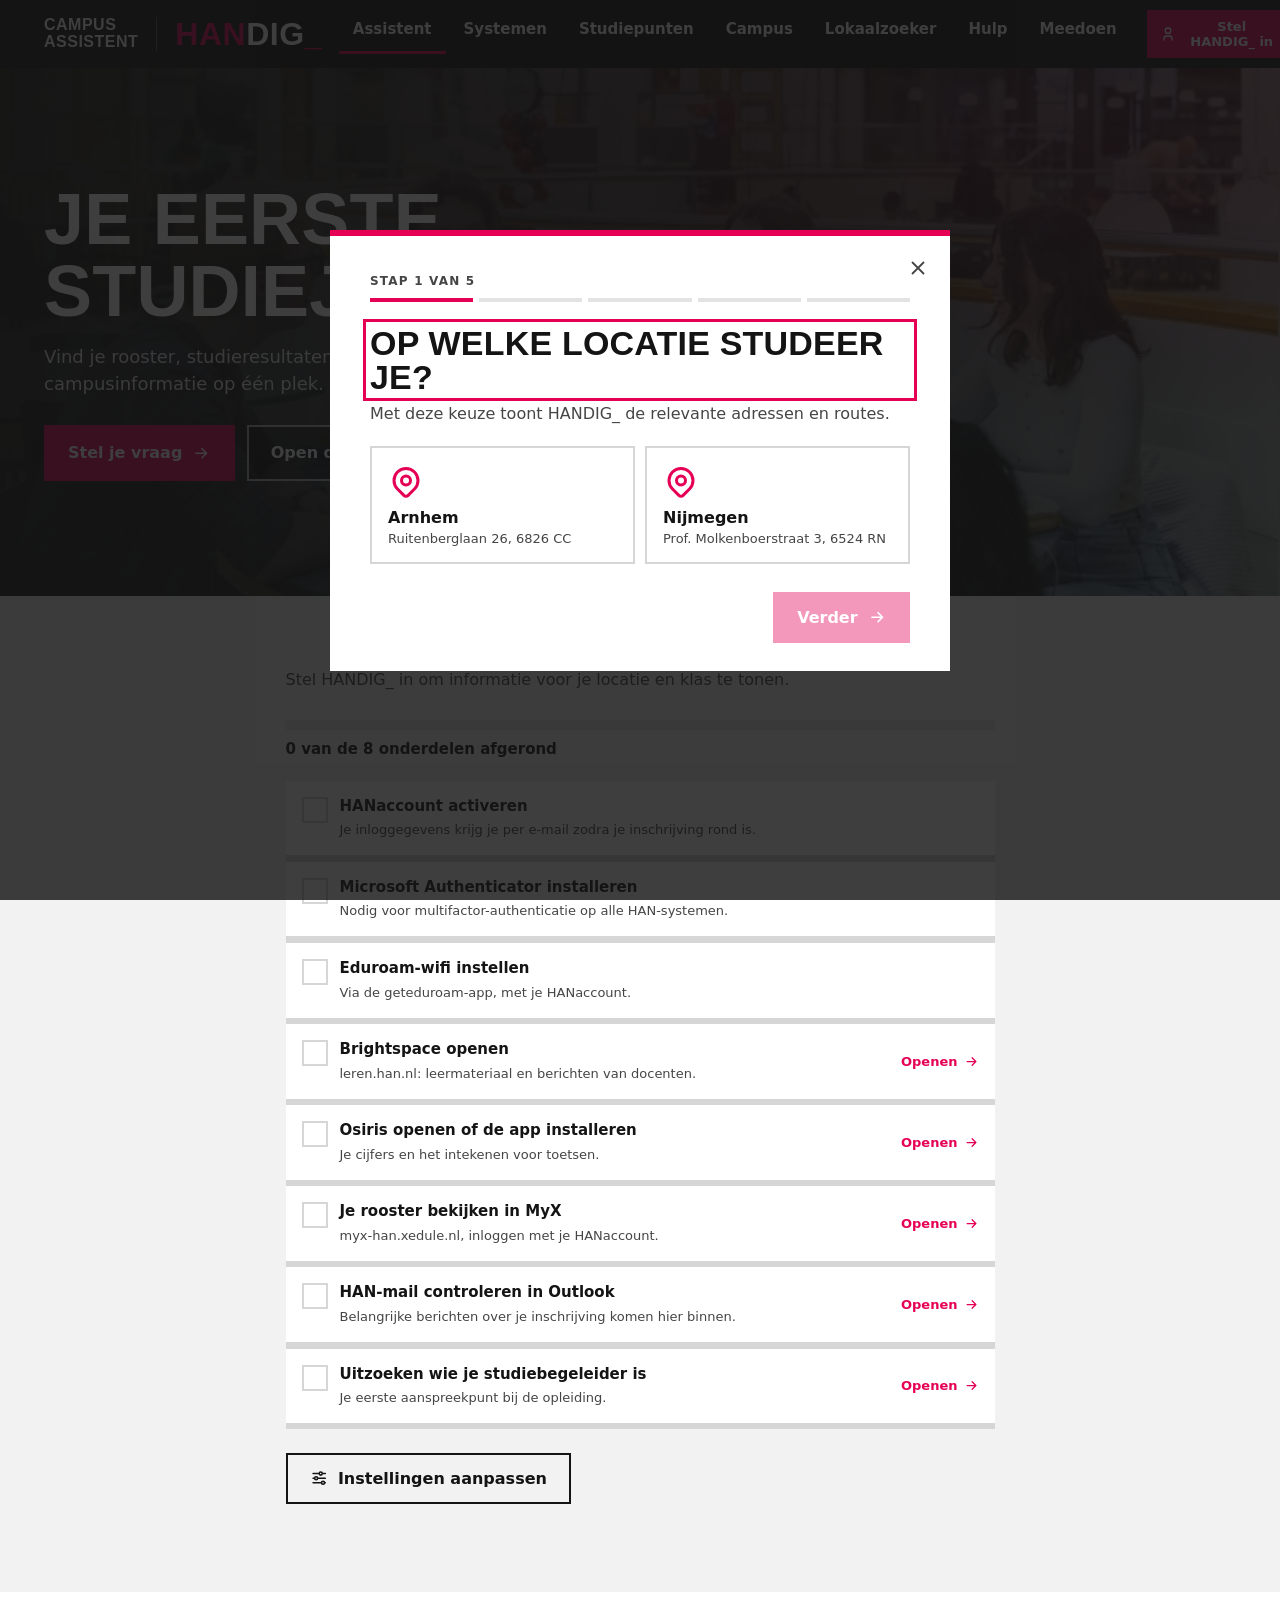
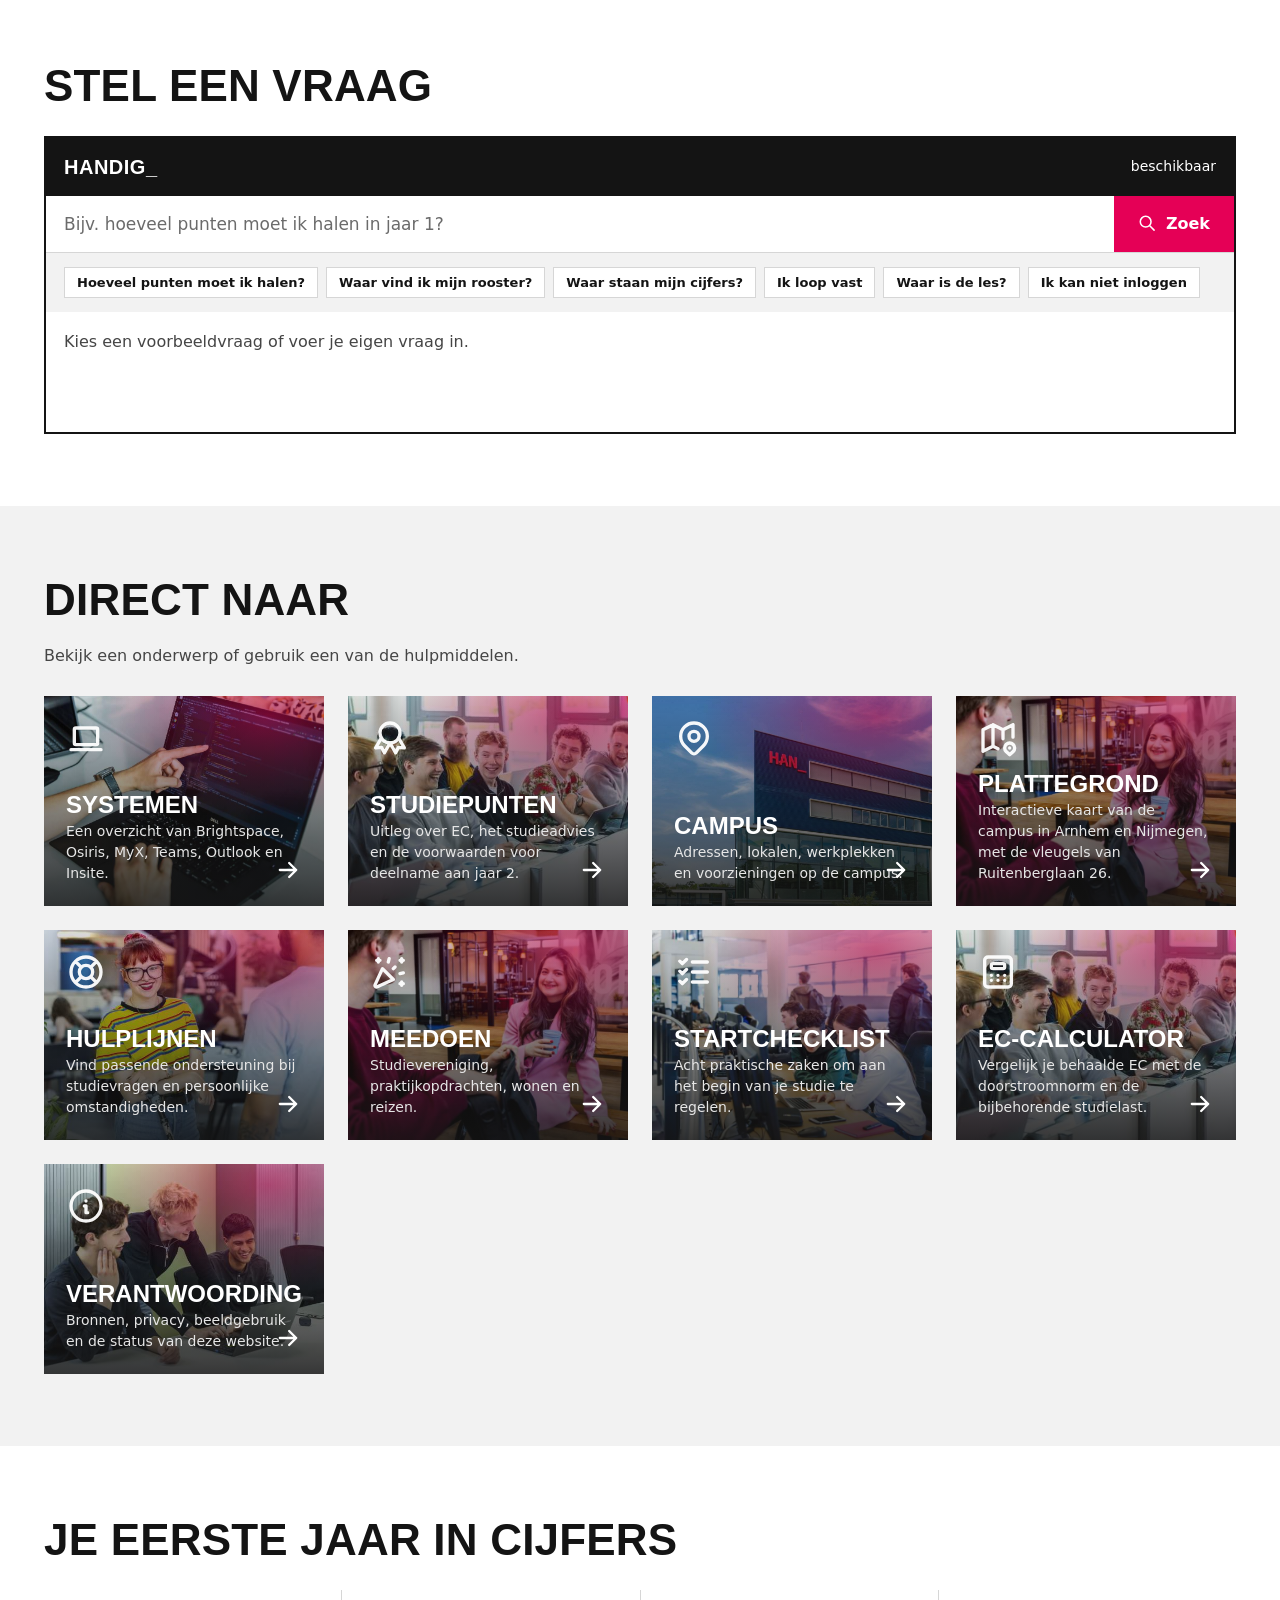
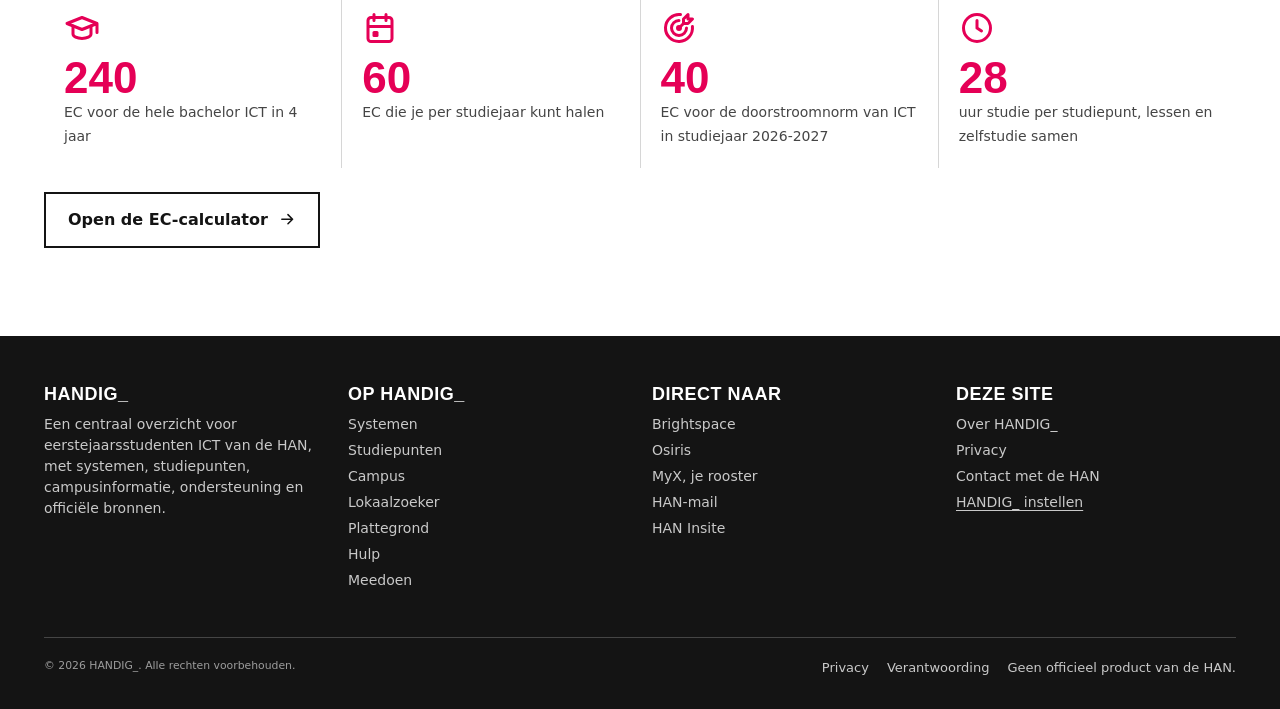
==== commit f09c1d5d: "subtext verandering" ====
--- a/index.html
+++ b/index.html
@@ -55,8 +55,7 @@
     <div class="container">
       <h1>Je eerste<br>studiejaar</h1>
       <p class="hero__lead">
-        Vind je rooster, studieresultaten, lesmateriaal en campusinformatie op één plek. De assistent
-        geeft een beknopt antwoord en verwijst naar de officiële bron.
+        Vind je rooster, studieresultaten, lesmateriaal en campusinformatie op één plek. 
       </p>
       <div class="hero__actions">
         <a class="btn btn--primary" href="#assistent">Stel je vraag <svg class="icon" aria-hidden="true" focusable="false"><use href="#i-arrow-right"></use></svg></a>
@@ -68,7 +67,6 @@
   <section class="section section--soft" id="start" data-checklist data-onboarding-auto>
     <div class="container container--narrow">
       <div class="section__head">
-        <h2>Startchecklist</h2>
         <p data-checklist-kop></p>
       </div>
 
@@ -97,10 +95,6 @@
     <div class="container">
       <div class="section__head">
         <h2>Stel een vraag</h2>
-        <p>
-          Formuleer je vraag in je eigen woorden. Je ontvangt een beknopt antwoord met een link naar
-          de officiële HAN-pagina voor de volledige informatie.
-        </p>
       </div>
 
       <div class="assist">
--- a/assets/css/components.css
+++ b/assets/css/components.css
@@ -548,14 +548,21 @@
 }
 .vleugelkaart__svg { width: auto; max-width: 100%; max-height: 620px; }
 .vleugelkaart__grond { fill: #cfcfcf; stroke: var(--han-black); stroke-width: 2; }
-.zone { fill: var(--han-pink); fill-opacity: 0; pointer-events: none; transition: fill-opacity .15s; }
-.zone.is-actief { fill-opacity: .9; }
-
+.zone {
+  fill: var(--han-pink); fill-opacity: 0; stroke: transparent; stroke-width: 0;
+  pointer-events: visiblePainted; cursor: pointer;
+  transition: fill .22s ease, fill-opacity .22s ease, stroke .22s ease, stroke-width .22s ease;
+}
+.zone:hover { fill: var(--han-pink-dark); fill-opacity: .32; }
+.zone.is-actief,
+.zone.is-actief:hover { fill: var(--han-pink); fill-opacity: .9; }
+.zone:focus { outline: none; }
+.zone:focus-visible { stroke: var(--han-black); stroke-width: 6; }
 .vleugelmerk-kaart { cursor: pointer; }
-.vleugelmerk-kaart rect { fill: var(--han-black); }
+.vleugelmerk-kaart rect { fill: var(--han-black); transition: fill .22s ease, stroke .22s ease; }
 .vleugelmerk-kaart text {
   fill: #fff; font-family: var(--font-head); font-weight: 700; font-size: 26px;
-  text-anchor: middle;
+  text-anchor: middle; transition: fill .22s ease;
 }
 .vleugelmerk-kaart:hover rect { fill: var(--han-pink-dark); }
 .vleugelmerk-kaart.is-actief rect { fill: #fff; stroke: var(--han-black); stroke-width: 3; }
@@ -563,6 +570,7 @@
 .vleugelmerk-kaart:focus { outline: none; }
 .vleugelmerk-kaart:focus-visible rect { stroke: var(--han-pink); stroke-width: 4; }
 
+.ingang { pointer-events: none; }
 .ingang__stip { fill: var(--ok); stroke: #fff; stroke-width: 3; }
 
 .vleugelkaart__paneel { padding: var(--space-lg); }
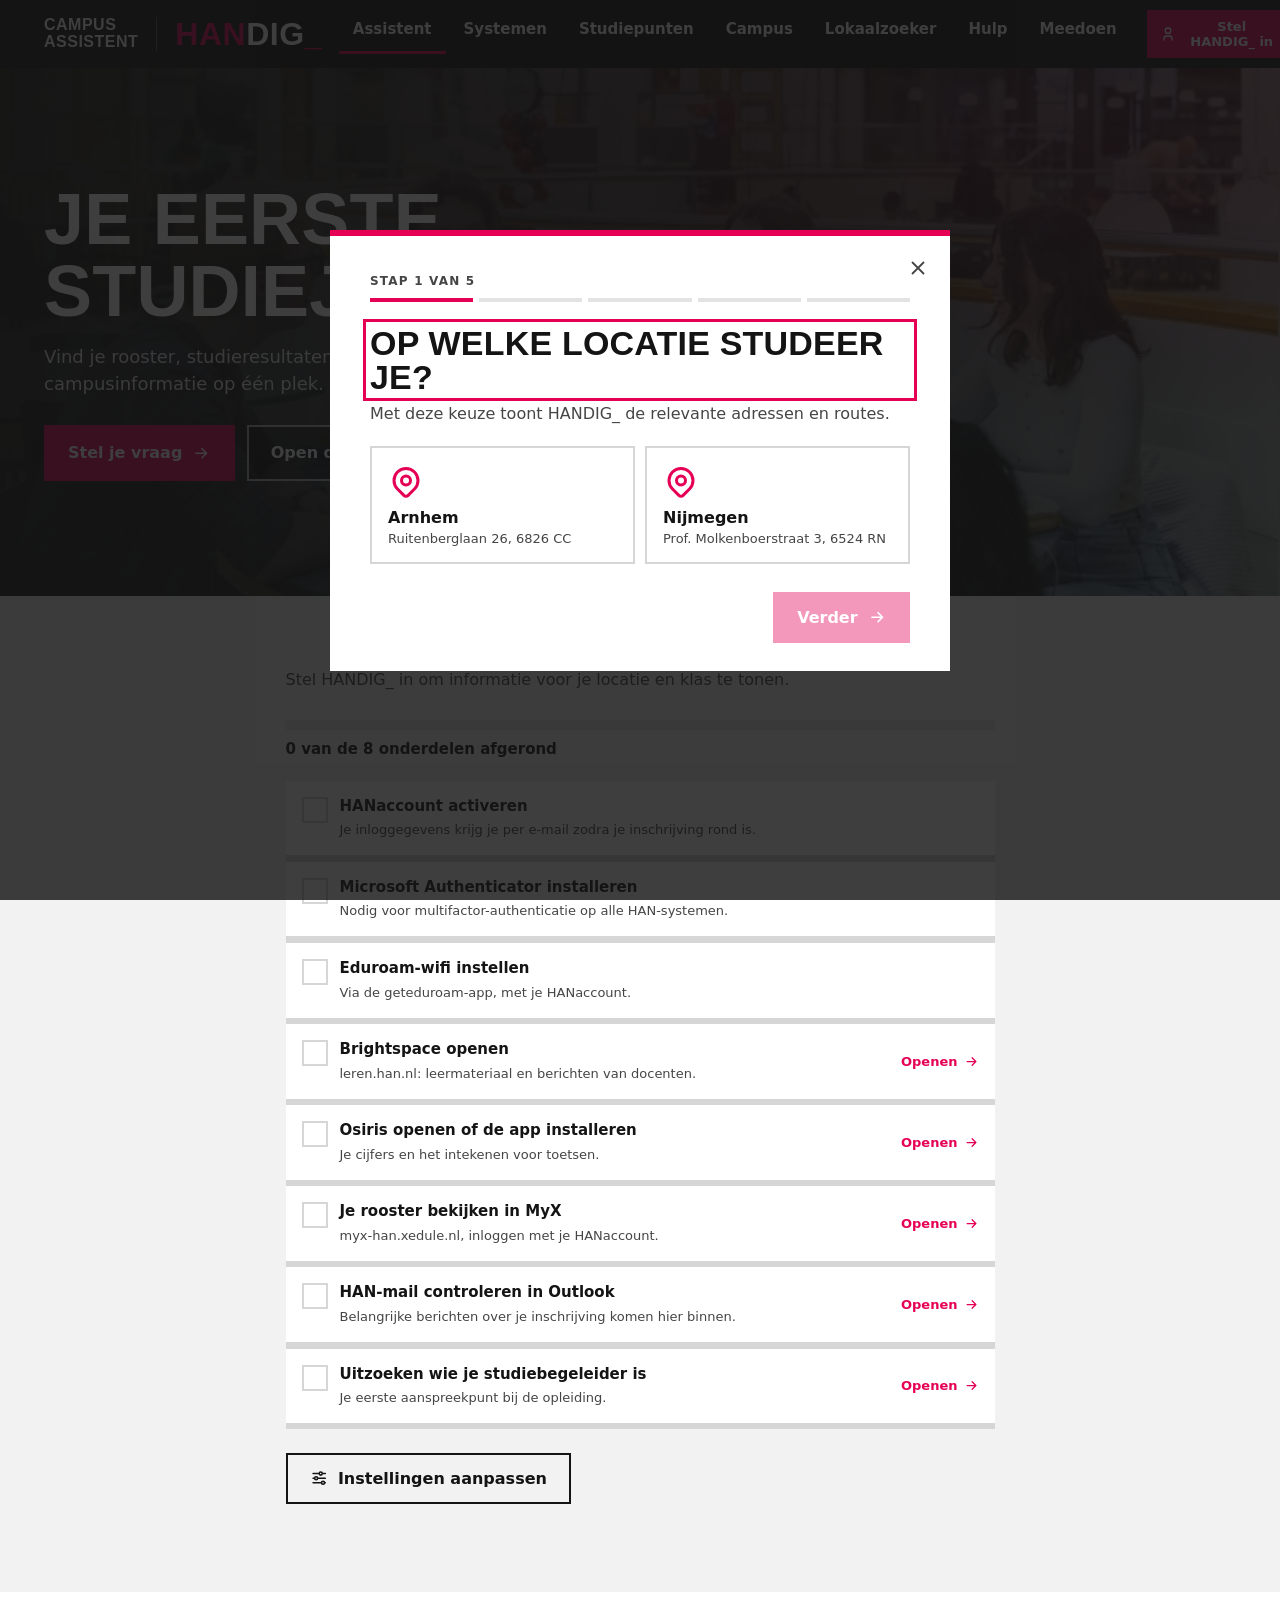
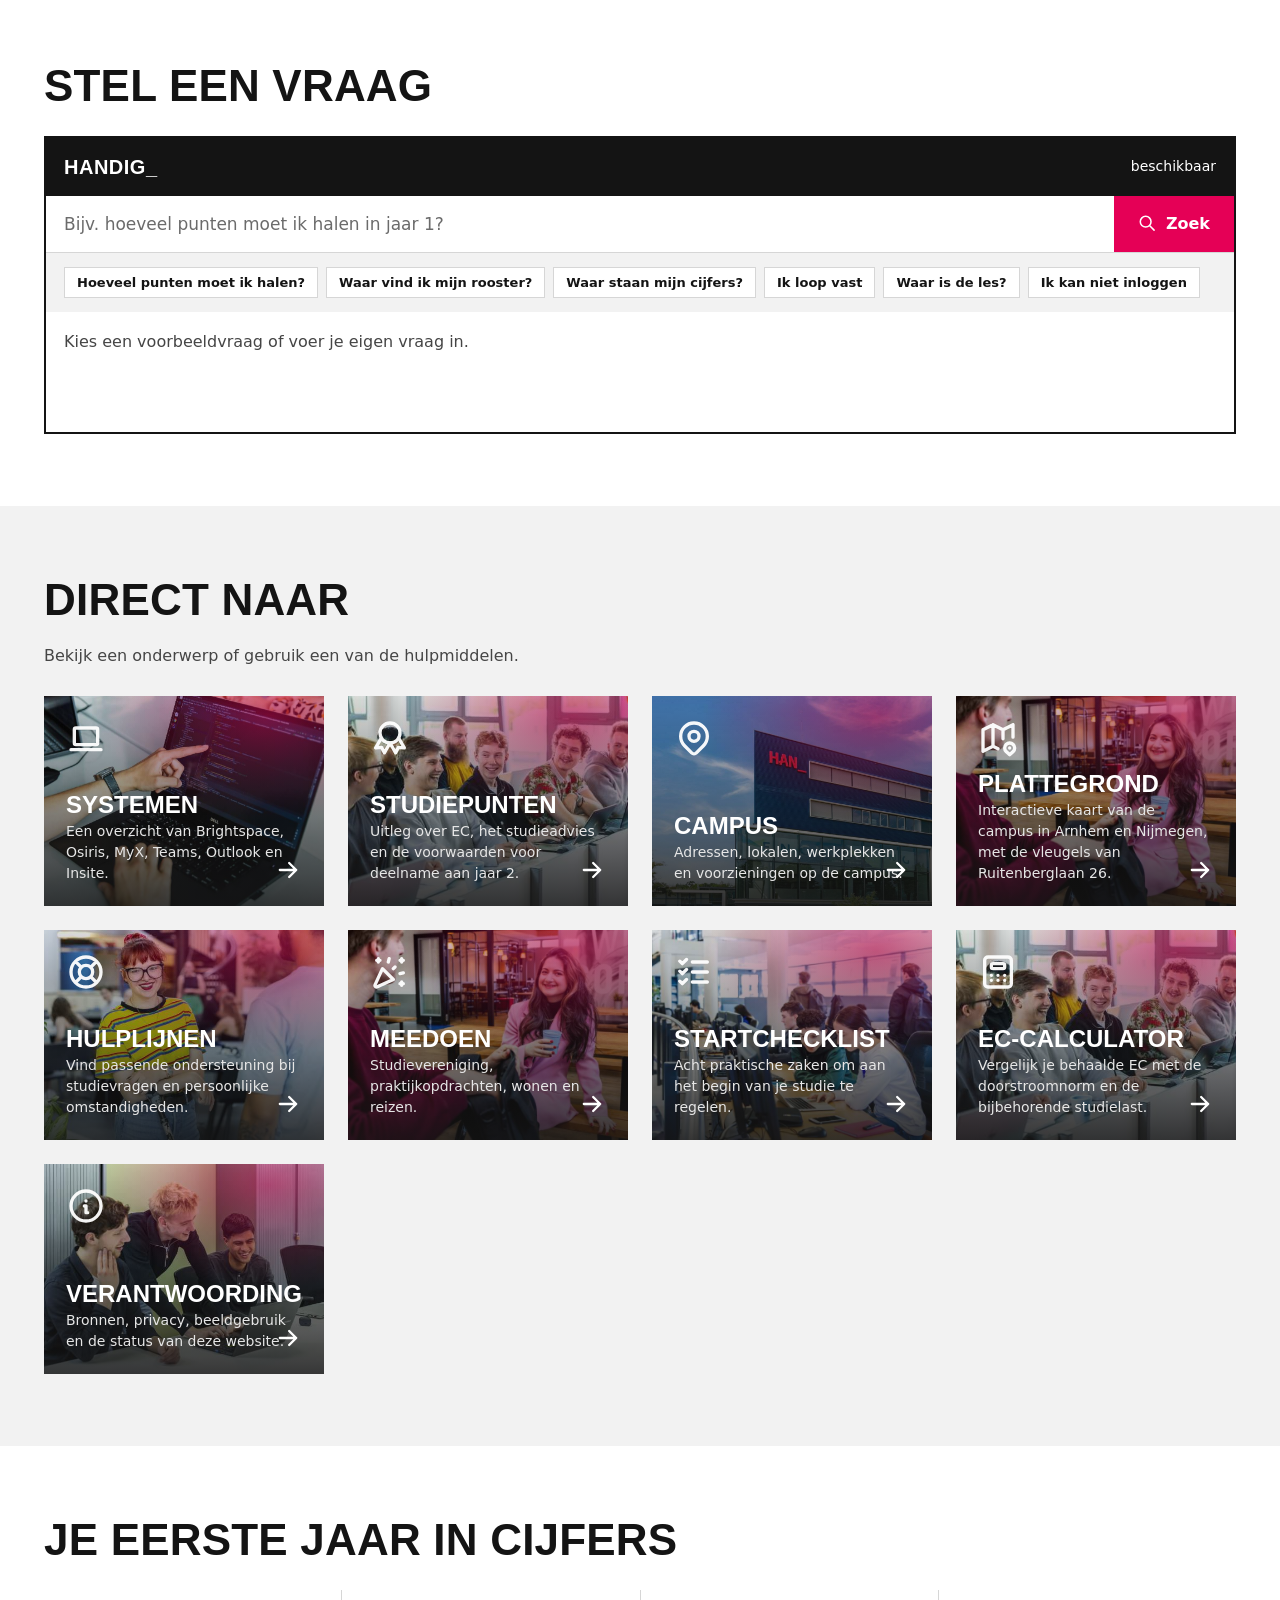
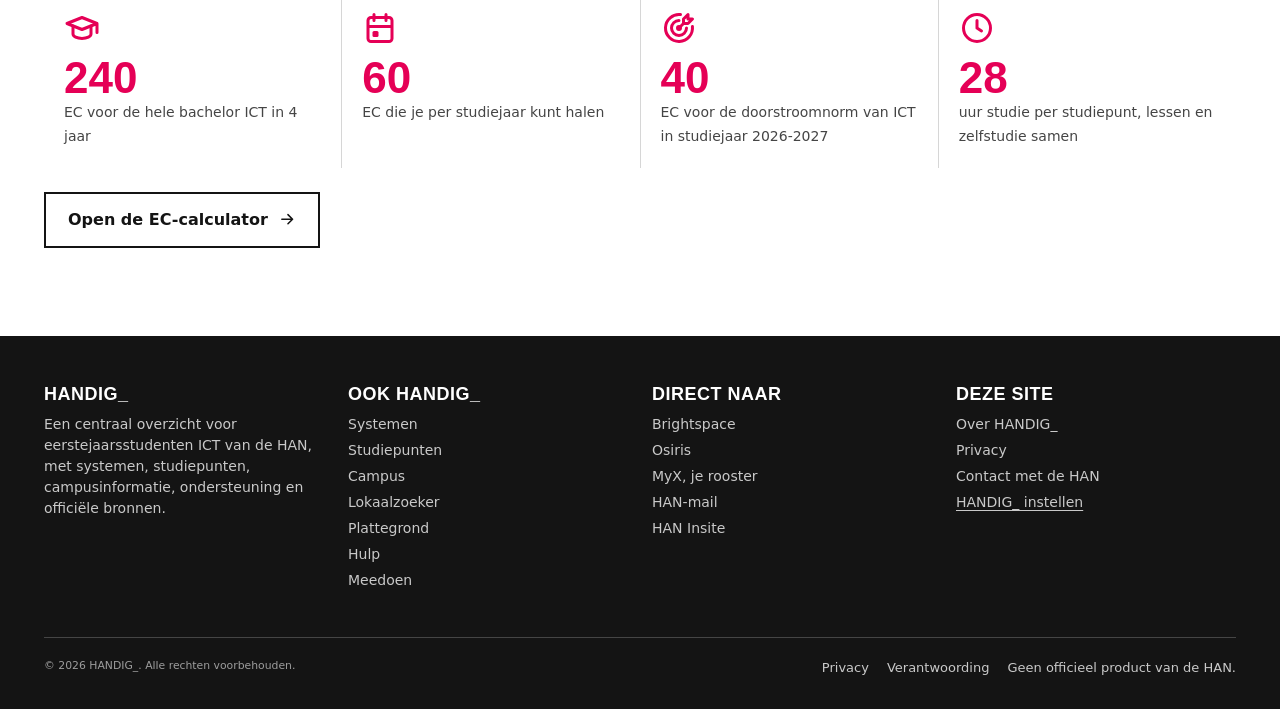
==== commit ebfedeba: "website veranderingen, footer verandering" ====
--- a/index.html
+++ b/index.html
@@ -5,20 +5,48 @@
 <meta name="viewport" content="width=device-width, initial-scale=1">
 <title>HANDIG_ Campus Assistent</title>
 <meta name="description" content="HANDIG_ bundelt systemen, studiepunten, campusinformatie en ondersteuning voor eerstejaarsstudenten ICT van de HAN.">
+<link rel="canonical" href="https://jasonispw.github.io/campus-assistent/">
+<meta property="og:type" content="website">
+<meta property="og:site_name" content="HANDIG_ Campus Assistent">
+<meta property="og:locale" content="nl_NL">
+<meta property="og:url" content="https://jasonispw.github.io/campus-assistent/">
 <meta property="og:title" content="HANDIG_ Campus Assistent">
 <meta property="og:description" content="HANDIG_ bundelt systemen, studiepunten, campusinformatie en ondersteuning voor eerstejaarsstudenten ICT van de HAN.">
-<meta property="og:image" content="https://jasonispw.github.io/campus-assistent/assets/img/han-ict-groepswerk.jpg">
-<meta property="og:type" content="website">
-<meta property="og:locale" content="nl_NL">
-<link rel="canonical" href="https://jasonispw.github.io/campus-assistent/">
-<meta property="og:url" content="https://jasonispw.github.io/campus-assistent/">
+<meta property="og:image" content="https://jasonispw.github.io/campus-assistent/assets/img/og/index.jpg">
+<meta property="og:image:secure_url" content="https://jasonispw.github.io/campus-assistent/assets/img/og/index.jpg">
+<meta property="og:image:type" content="image/jpeg">
+<meta property="og:image:width" content="1200">
+<meta property="og:image:height" content="630">
+<meta property="og:image:alt" content="Startpagina van HANDIG_ met de tekst Je eerste studiejaar">
+<meta name="twitter:card" content="summary_large_image">
+<meta name="twitter:title" content="HANDIG_ Campus Assistent">
+<meta name="twitter:description" content="HANDIG_ bundelt systemen, studiepunten, campusinformatie en ondersteuning voor eerstejaarsstudenten ICT van de HAN.">
+<meta name="twitter:image" content="https://jasonispw.github.io/campus-assistent/assets/img/og/index.jpg">
+<meta name="twitter:image:alt" content="Startpagina van HANDIG_ met de tekst Je eerste studiejaar">
 <meta name="theme-color" content="#141414">
 <link rel="icon" type="image/png" href="assets/favicon.png">
 <link rel="apple-touch-icon" href="assets/favicon.png">
 <link rel="preload" as="image" href="assets/img/han-ict-groepswerk.jpg" fetchpriority="high">
-<link rel="stylesheet" href="assets/css/base.css?v=20260901">
-<link rel="stylesheet" href="assets/css/layout.css?v=2026090102">
-<link rel="stylesheet" href="assets/css/components.css?v=2026090102">
+<script type="application/ld+json">
+{
+  "@context": "https://schema.org",
+  "@type": "WebSite",
+  "name": "HANDIG_ Campus Assistent",
+  "alternateName": "HANDIG_",
+  "url": "https://jasonispw.github.io/campus-assistent/",
+  "inLanguage": "nl-NL",
+  "description": "HANDIG_ bundelt systemen, studiepunten, campusinformatie en ondersteuning voor eerstejaarsstudenten ICT van de HAN.",
+  "image": "https://jasonispw.github.io/campus-assistent/assets/img/og/index.jpg",
+  "about": {
+    "@type": "CollegeOrUniversity",
+    "name": "HAN University of Applied Sciences",
+    "url": "https://www.han.nl/"
+  }
+}
+</script>
+<link rel="stylesheet" href="assets/css/base.css?v=20260901r1">
+<link rel="stylesheet" href="assets/css/layout.css?v=20260901r1">
+<link rel="stylesheet" href="assets/css/components.css?v=20260901r1">
 </head>
 <body>
 <a class="skip-link" href="#main">Naar de inhoud</a>
@@ -278,7 +306,7 @@
         </p>
       </div>
       <div>
-        <h3>Op HANDIG_</h3>
+        <h3>Ook HANDIG_</h3>
         <ul class="u-small">
           <li><a href="systemen.html">Systemen</a></li>
           <li><a href="studiepunten.html">Studiepunten</a></li>
@@ -367,9 +395,9 @@
 <symbol id="i-wifi" viewBox="0 0 24 24"><g fill="none" stroke="currentColor" stroke-linecap="round" stroke-linejoin="round" stroke-width="2"><path d="M12 18h.01m-2.838-2.828a4 4 0 0 1 5.656 0m-8.485-2.829a8 8 0 0 1 11.314 0"/><path d="M3.515 9.515c4.686-4.687 12.284-4.687 17 0"/></g></symbol>
 </defs></svg>
 
-<script src="assets/js/kb.js?v=2026090103"></script>
-<script src="assets/js/assistent.js?v=2026090102"></script>
-<script src="assets/js/app.js?v=20260831"></script>
-<script src="assets/js/onboarding.js?v=2026090102"></script>
+<script src="assets/js/kb.js?v=20260901r1"></script>
+<script src="assets/js/assistent.js?v=20260901r1"></script>
+<script src="assets/js/app.js?v=20260901r1"></script>
+<script src="assets/js/onboarding.js?v=20260901r1"></script>
 </body>
 </html>
--- a/assets/css/layout.css
+++ b/assets/css/layout.css
@@ -18,9 +18,9 @@
 .section--dark .kicker { color: #ff5c93; }
 
 .grid { display: grid; gap: var(--space-lg); }
-.grid--2 { grid-template-columns: repeat(auto-fit, minmax(300px, 1fr)); }
-.grid--3 { grid-template-columns: repeat(auto-fit, minmax(280px, 1fr)); }
-.grid--4 { grid-template-columns: repeat(auto-fit, minmax(220px, 1fr)); }
+.grid--2 { grid-template-columns: repeat(auto-fit, minmax(min(300px, 100%), 1fr)); }
+.grid--3 { grid-template-columns: repeat(auto-fit, minmax(min(280px, 100%), 1fr)); }
+.grid--4 { grid-template-columns: repeat(auto-fit, minmax(min(220px, 100%), 1fr)); }
 
 
 .topbar {
--- a/assets/css/components.css
+++ b/assets/css/components.css
@@ -243,6 +243,7 @@
   font-family: var(--font-body); font-size: 1.0625rem; text-transform: uppercase; color: var(--han-black);
 }
 .roomfinder__form input:focus { border-color: var(--han-pink); outline: none; }
+.roomfinder__form input:focus-visible { outline: 3px solid var(--han-pink); outline-offset: 2px; }
 .roomfinder__form input[aria-invalid="true"] { border-color: var(--fout); }
 .roomfinder__examples { display: flex; flex-wrap: wrap; align-items: center; gap: var(--space-xs); margin-top: 14px; }
 .roomfinder__examples > span { color: var(--han-gray); font-size: .8125rem; }
@@ -340,6 +341,8 @@
 }
 .onboarding__extra input:focus,
 .onboarding__extra select:focus { border-color: var(--han-pink); outline: none; }
+.onboarding__extra input:focus-visible,
+.onboarding__extra select:focus-visible { outline: 3px solid var(--han-pink); outline-offset: 2px; }
 
 .onboarding__privacy {
   margin-top: 16px; font-size: .8125rem; color: var(--han-gray);
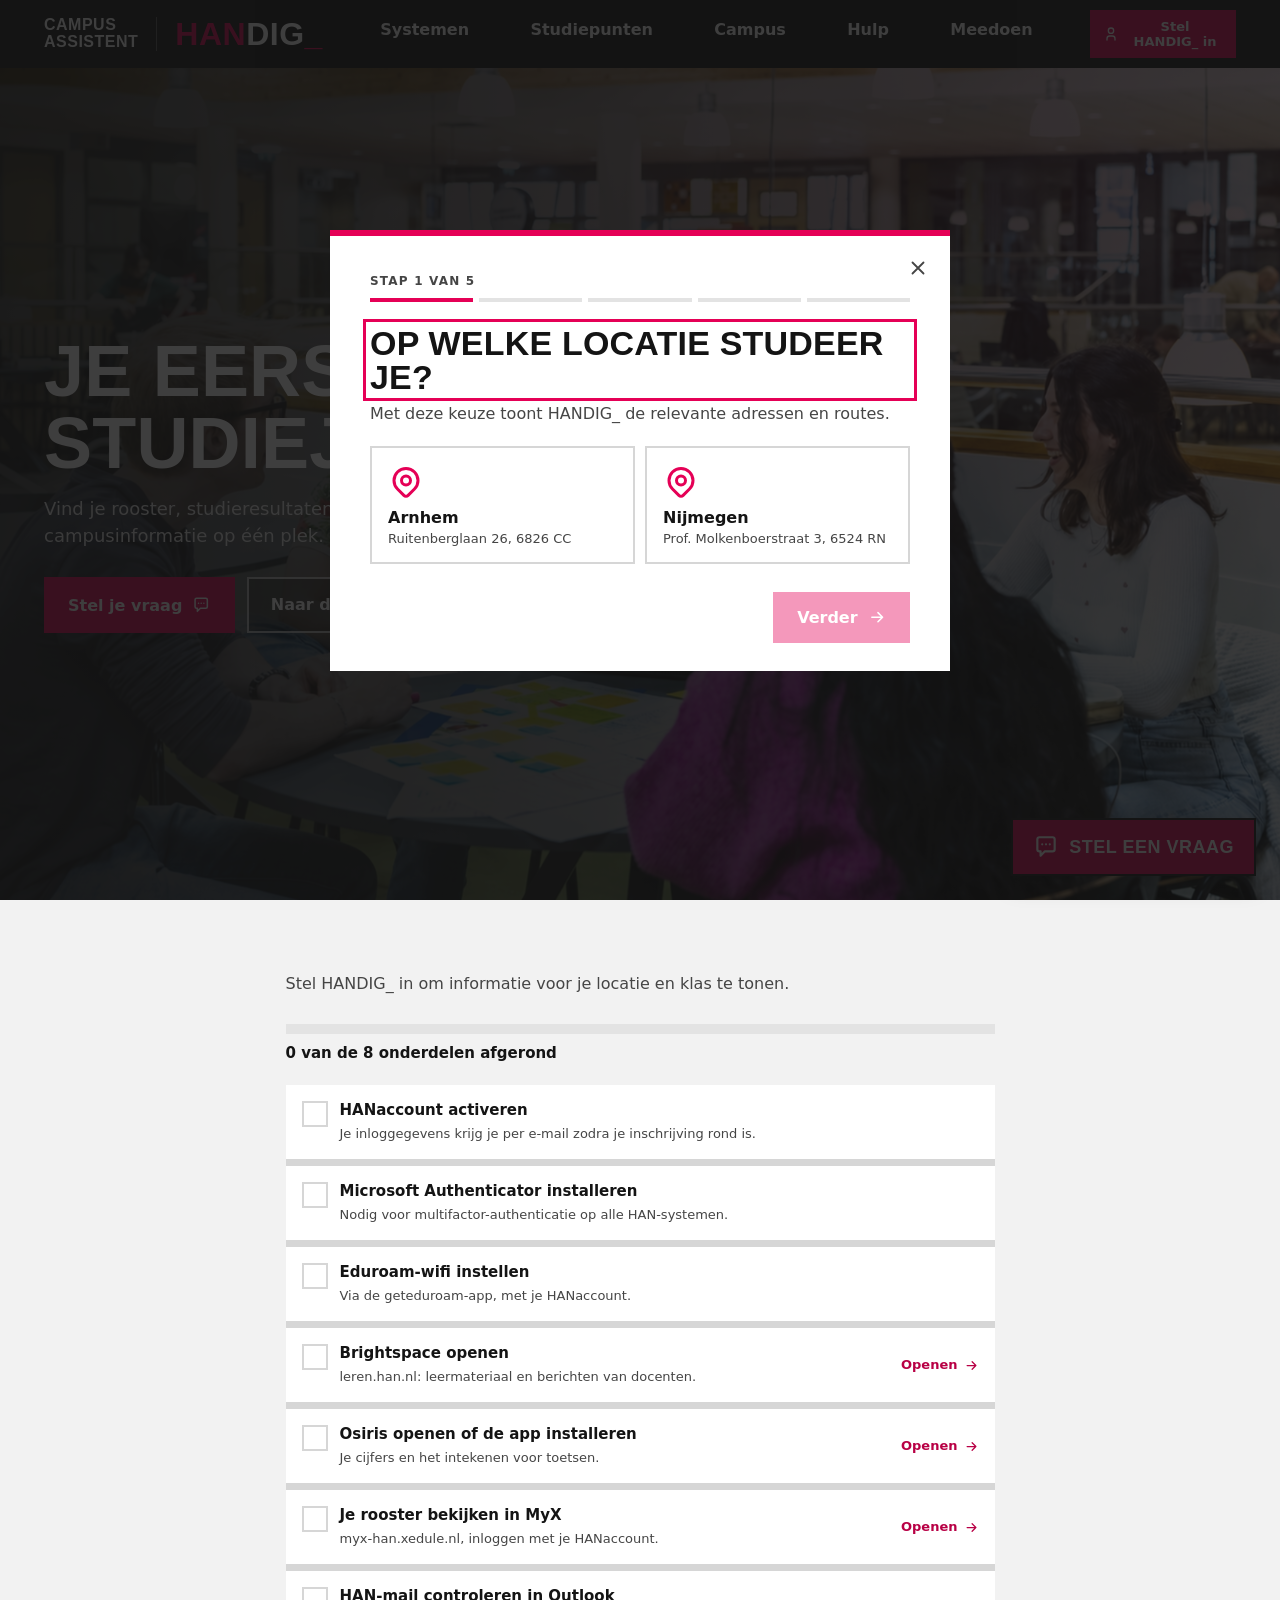
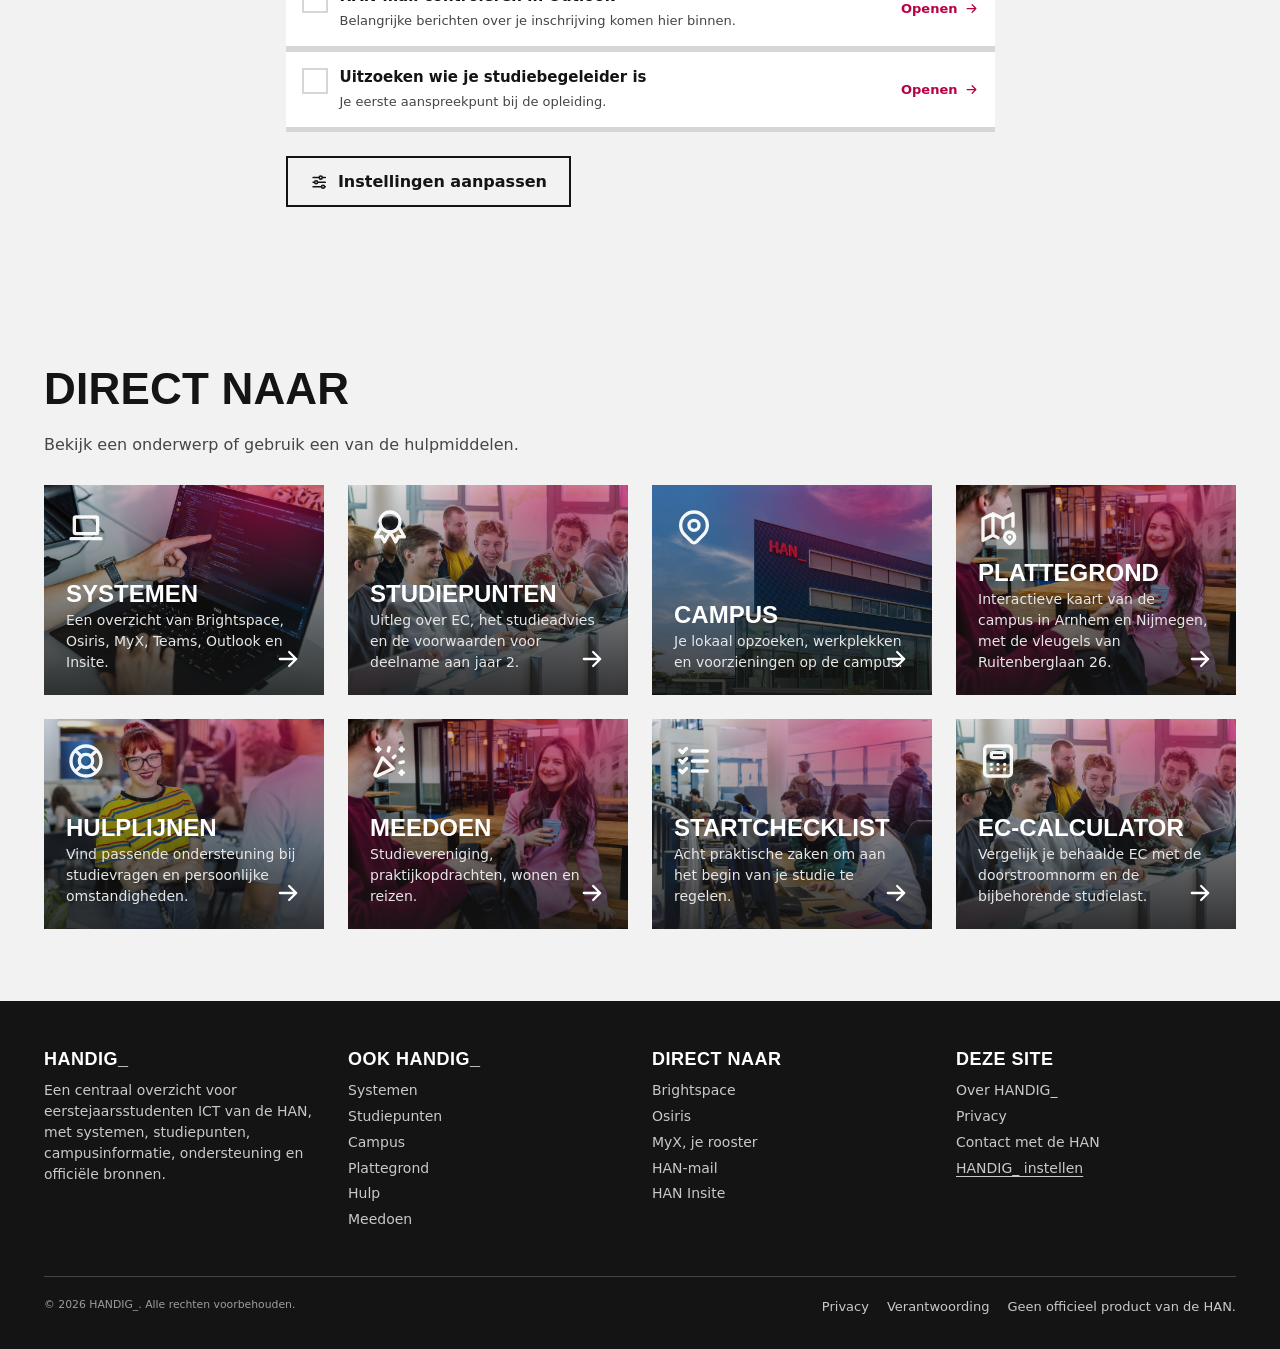
==== commit 84915237: "afbeeldingen verbeteren" ====
--- a/index.html
+++ b/index.html
@@ -26,7 +26,7 @@
 <meta name="theme-color" content="#141414">
 <link rel="icon" type="image/png" href="assets/favicon.png">
 <link rel="apple-touch-icon" href="assets/favicon.png">
-<link rel="preload" as="image" href="assets/img/han-ict-groepswerk.jpg" fetchpriority="high">
+<link rel="preload" as="image" href="assets/img/han-ict-groepswerk.jpg?v=20260901group4k" fetchpriority="high">
 <script type="application/ld+json">
 {
   "@context": "https://schema.org",
@@ -44,9 +44,9 @@
   }
 }
 </script>
-<link rel="stylesheet" href="assets/css/base.css?v=20260901r1">
-<link rel="stylesheet" href="assets/css/layout.css?v=20260901r1">
-<link rel="stylesheet" href="assets/css/components.css?v=20260901r1">
+<link rel="stylesheet" href="assets/css/base.css?v=20260901r2">
+<link rel="stylesheet" href="assets/css/layout.css?v=20260901allai4k">
+<link rel="stylesheet" href="assets/css/components.css?v=20260901ai4k">
 </head>
 <body>
 <a class="skip-link" href="#main">Naar de inhoud</a>
@@ -64,11 +64,9 @@
     </button>
     <nav class="topnav" id="hoofdmenu" data-nav aria-label="Hoofdmenu">
       <ul>
-        <li><a href="index.html">Assistent</a></li>
         <li><a href="systemen.html">Systemen</a></li>
         <li><a href="studiepunten.html">Studiepunten</a></li>
         <li><a href="campus.html">Campus</a></li>
-        <li><a href="lokaalzoeker.html">Lokaalzoeker</a></li>
         <li><a href="hulp.html">Hulp</a></li>
         <li><a href="meedoen.html">Meedoen</a></li>
       </ul>
@@ -79,15 +77,15 @@
 
 <main id="main">
 
-  <section class="hero hero--index">
+  <section class="hero hero--index hero--vol" data-assist-tip>
     <div class="container">
       <h1>Je eerste<br>studiejaar</h1>
       <p class="hero__lead">
-        Vind je rooster, studieresultaten, lesmateriaal en campusinformatie op één plek. 
+        Vind je rooster, studieresultaten, lesmateriaal en campusinformatie op één plek.
       </p>
       <div class="hero__actions">
-        <a class="btn btn--primary" href="#assistent">Stel je vraag <svg class="icon" aria-hidden="true" focusable="false"><use href="#i-arrow-right"></use></svg></a>
-        <a class="btn btn--ghost" href="systemen.html">Open de systemen</a>
+        <button type="button" class="btn btn--primary" data-assist-open>Stel je vraag <svg class="icon" aria-hidden="true" focusable="false"><use href="#i-message"></use></svg></button>
+        <a class="btn btn--ghost" href="#start">Naar de checklist <svg class="icon" aria-hidden="true" focusable="false"><use href="#i-checklist"></use></svg></a>
       </div>
     </div>
   </section>
@@ -119,42 +117,6 @@
     </div>
   </section>
 
-  <section class="section" id="assistent">
-    <div class="container">
-      <div class="section__head">
-        <h2>Stel een vraag</h2>
-      </div>
-
-      <div class="assist">
-        <div class="assist__head">
-          <strong>HANDIG_</strong>
-          <span class="u-small u-push-right" data-assist-count>beschikbaar</span>
-        </div>
-
-        <form class="assist__form" data-assist-form autocomplete="off">
-          <label class="visually-hidden" for="vraag">Jouw vraag</label>
-          <input id="vraag" type="search" placeholder="Bijv. hoeveel punten moet ik halen in jaar 1?">
-          <button class="btn btn--primary" type="submit"><svg class="icon" aria-hidden="true" focusable="false"><use href="#i-search"></use></svg>Zoek</button>
-        </form>
-
-        <div class="chips">
-          <button class="chip" data-assist-chip="Hoeveel studiepunten moet ik het eerste jaar halen?">Hoeveel punten moet ik halen?</button>
-          <button class="chip" data-assist-chip="Waar vind ik mijn rooster?">Waar vind ik mijn rooster?</button>
-          <button class="chip" data-assist-chip="Waar staan mijn cijfers?">Waar staan mijn cijfers?</button>
-          <button class="chip" data-assist-chip="Ik loop vast in mijn studie, met wie kan ik praten?">Ik loop vast</button>
-          <button class="chip" data-assist-chip="Wat is het adres van de opleiding?">Waar is de les?</button>
-          <button class="chip" data-assist-chip="Ik kan niet inloggen">Ik kan niet inloggen</button>
-        </div>
-
-        <div class="assist__results" data-assist-results aria-live="polite">
-          <div class="assist__empty">
-            <p>Kies een voorbeeldvraag of voer je eigen vraag in.</p>
-          </div>
-        </div>
-      </div>
-    </div>
-  </section>
-
   <section class="section section--soft">
     <div class="container">
       <div class="section__head">
@@ -188,7 +150,7 @@
 
           <h3>Campus</h3>
 
-          <p>Adressen, lokalen, werkplekken en voorzieningen op de campus.</p>
+          <p>Je lokaal opzoeken, werkplekken en voorzieningen op de campus.</p>
 
           <svg class="tile__arrow" aria-hidden="true" focusable="false"><use href="#i-arrow-right"></use></svg>
         </a>
@@ -243,52 +205,7 @@
           <svg class="tile__arrow" aria-hidden="true" focusable="false"><use href="#i-arrow-right"></use></svg>
         </a>
 
-        <a class="tile tile--over" href="over.html">
-          <svg class="tile__icon" aria-hidden="true" focusable="false"><use href="#i-info"></use></svg>
-
-          <h3>Verantwoording</h3>
-
-          <p>Bronnen, privacy, beeldgebruik en de status van deze website.</p>
-
-          <svg class="tile__arrow" aria-hidden="true" focusable="false"><use href="#i-arrow-right"></use></svg>
-        </a>
-      </div>
-    </div>
-  </section>
-
-  <section class="section">
-    <div class="container">
-      <div class="section__head">
-        <h2>Je eerste jaar in cijfers</h2>
-      </div>
-      <div class="factbar">
-        <div class="fact">
-          <svg class="icon icon--lg icon--pink" aria-hidden="true" focusable="false"><use href="#i-school"></use></svg>
-          <span class="fact__num">240</span>
-          <span class="fact__label">EC voor de hele bachelor ICT in 4 jaar</span>
-        </div>
-
-        <div class="fact">
-          <svg class="icon icon--lg icon--pink" aria-hidden="true" focusable="false"><use href="#i-calendar"></use></svg>
-          <span class="fact__num">60</span>
-          <span class="fact__label">EC die je per studiejaar kunt halen</span>
-        </div>
-
-        <div class="fact">
-          <svg class="icon icon--lg icon--pink" aria-hidden="true" focusable="false"><use href="#i-target"></use></svg>
-          <span class="fact__num">40</span>
-          <span class="fact__label">EC voor de doorstroomnorm van ICT in studiejaar 2026-2027</span>
-        </div>
-
-        <div class="fact">
-          <svg class="icon icon--lg icon--pink" aria-hidden="true" focusable="false"><use href="#i-clock"></use></svg>
-          <span class="fact__num">28</span>
-          <span class="fact__label">uur studie per studiepunt, lessen en zelfstudie samen</span>
-        </div>
-      </div>
-      <p class="u-mt24">
-        <a class="btn btn--outline" href="studiepunten.html">Open de EC-calculator <svg class="icon" aria-hidden="true" focusable="false"><use href="#i-arrow-right"></use></svg></a>
-      </p>
+      </div>
     </div>
   </section>
 
@@ -311,7 +228,6 @@
           <li><a href="systemen.html">Systemen</a></li>
           <li><a href="studiepunten.html">Studiepunten</a></li>
           <li><a href="campus.html">Campus</a></li>
-          <li><a href="lokaalzoeker.html">Lokaalzoeker</a></li>
           <li><a href="plattegrond.html">Plattegrond</a></li>
           <li><a href="hulp.html">Hulp</a></li>
           <li><a href="meedoen.html">Meedoen</a></li>
@@ -380,6 +296,7 @@
 <symbol id="i-map-2" viewBox="0 0 24 24"><path fill="none" stroke="currentColor" stroke-linecap="round" stroke-linejoin="round" stroke-width="2" d="M12 18.5L9 17l-6 3V7l6-3l6 3l6-3v7.5M9 4v13m6-10v5.5m6.121 7.621a3 3 0 1 0-4.242 0Q17.506 20.749 19 22q1.577-1.335 2.121-1.879M19 18v.01"/></symbol>
 <symbol id="i-map-pin" viewBox="0 0 24 24"><g fill="none" stroke="currentColor" stroke-linecap="round" stroke-linejoin="round" stroke-width="2"><path d="M9 11a3 3 0 1 0 6 0a3 3 0 0 0-6 0"/><path d="M17.657 16.657L13.414 20.9a2 2 0 0 1-2.827 0l-4.244-4.243a8 8 0 1 1 11.314 0"/></g></symbol>
 <symbol id="i-menu" viewBox="0 0 24 24"><path fill="none" stroke="currentColor" stroke-linecap="round" stroke-linejoin="round" stroke-width="2" d="M4 6h16M4 12h16M4 18h16"/></symbol>
+<symbol id="i-message" viewBox="0 0 24 24"><path fill="none" stroke="currentColor" stroke-linecap="round" stroke-linejoin="round" stroke-width="2" d="M4 5a2 2 0 0 1 2-2h12a2 2 0 0 1 2 2v9a2 2 0 0 1-2 2h-7l-4 4v-4H6a2 2 0 0 1-2-2zm4.5 4.5h.01m3.49 0h.01m3.49 0h.01"/></symbol>
 <symbol id="i-parking" viewBox="0 0 24 24"><g fill="none" stroke="currentColor" stroke-linecap="round" stroke-linejoin="round" stroke-width="2"><path d="M3 5a2 2 0 0 1 2-2h14a2 2 0 0 1 2 2v14a2 2 0 0 1-2 2H5a2 2 0 0 1-2-2z"/><path d="M10 16V8h2.667C13.403 8 14 8.895 14 10s-.597 2-1.333 2H10"/></g></symbol>
 <symbol id="i-phone" viewBox="0 0 24 24"><path fill="none" stroke="currentColor" stroke-linecap="round" stroke-linejoin="round" stroke-width="2" d="M5 4h4l2 5l-2.5 1.5a11 11 0 0 0 5 5L15 13l5 2v4a2 2 0 0 1-2 2A16 16 0 0 1 3 6a2 2 0 0 1 2-2"/></symbol>
 <symbol id="i-route" viewBox="0 0 24 24"><path fill="none" stroke="currentColor" stroke-linecap="round" stroke-linejoin="round" stroke-width="2" d="M3 19a2 2 0 1 0 4 0a2 2 0 0 0-4 0M19 7a2 2 0 1 0 0-4a2 2 0 0 0 0 4m-8 12h5.5a3.5 3.5 0 0 0 0-7h-8a3.5 3.5 0 0 1 0-7H13"/></symbol>
@@ -395,9 +312,9 @@
 <symbol id="i-wifi" viewBox="0 0 24 24"><g fill="none" stroke="currentColor" stroke-linecap="round" stroke-linejoin="round" stroke-width="2"><path d="M12 18h.01m-2.838-2.828a4 4 0 0 1 5.656 0m-8.485-2.829a8 8 0 0 1 11.314 0"/><path d="M3.515 9.515c4.686-4.687 12.284-4.687 17 0"/></g></symbol>
 </defs></svg>
 
-<script src="assets/js/kb.js?v=20260901r1"></script>
-<script src="assets/js/assistent.js?v=20260901r1"></script>
-<script src="assets/js/app.js?v=20260901r1"></script>
-<script src="assets/js/onboarding.js?v=20260901r1"></script>
+<script src="assets/js/kb.js?v=20260901r2"></script>
+<script src="assets/js/assistent.js?v=20260901r2"></script>
+<script src="assets/js/app.js?v=20260901r2"></script>
+<script src="assets/js/onboarding.js?v=20260901r2"></script>
 </body>
 </html>
--- a/assets/css/base.css
+++ b/assets/css/base.css
@@ -1,6 +1,7 @@
 :root {
   --han-pink: #e50056;
   --han-pink-dark: #b80045;
+  --han-link: #b80045;
   --han-black: #141414;
   --han-dark: #262626;
   --han-gray: #454545;
@@ -58,8 +59,8 @@
 
 img, svg { max-width: 100%; display: block; }
 
-a { color: var(--han-pink); text-decoration: underline; text-underline-offset: 3px; }
-a:hover { color: var(--han-pink-dark); }
+a { color: var(--han-link); text-decoration: underline; text-underline-offset: 3px; }
+a:hover { color: var(--han-black); }
 
 h1, h2, h3, h4 { margin: 0 0 .5em; }
 
@@ -110,5 +111,5 @@
 }
 
 @media print {
-  .topbar, .footer, .hero__actions { display: none; }
+  .topbar, .footer, .hero__actions, .chat { display: none; }
 }
--- a/assets/css/layout.css
+++ b/assets/css/layout.css
@@ -52,11 +52,11 @@
 .wordmark .mark,
 .wordmark .cursor { color: var(--han-pink); }
 
-.topnav { margin-left: auto; }
-.topnav ul { display: flex; gap: 4px; list-style: none; margin: 0; padding: 0; }
+.topnav { flex: 1; }
+.topnav ul { display: flex; justify-content: space-evenly; gap: 2px; list-style: none; margin: 0; padding: 0; }
 .topnav a {
-  display: block; padding: 10px 14px; color: #fff; text-decoration: none;
-  font-weight: 600; font-size: .9375rem; border-bottom: 3px solid transparent;
+  display: block; padding: 10px 18px; color: #fff; text-decoration: none;
+  font-weight: 600; font-size: 1rem; border-bottom: 3px solid transparent;
 }
 .topnav a:hover { color: #fff; background: rgba(255,255,255,.08); }
 .topnav a[aria-current="page"] { border-bottom-color: var(--han-pink); }
@@ -101,9 +101,8 @@
 .hero::before {
   content: ""; position: absolute; inset: 0;
   background:
-    linear-gradient(90deg, rgba(20,20,20,.94) 0%, rgba(20,20,20,.72) 55%, rgba(20,20,20,.45) 100%),
-    radial-gradient(120% 90% at 78% 15%, rgba(229,0,86,.45), transparent 60%),
-    repeating-linear-gradient(115deg, rgba(255,255,255,.03) 0 2px, transparent 2px 9px);
+    linear-gradient(90deg, rgba(20,20,20,.82) 0%, rgba(20,20,20,.45) 52%, rgba(20,20,20,.08) 100%),
+    radial-gradient(120% 90% at 78% 15%, rgba(229,0,86,.18), transparent 62%);
 }
 .hero > * { position: relative; }
 .hero h1 { margin-bottom: 16px; max-width: 16ch; }
@@ -114,14 +113,28 @@
 .hero--compact { padding-block: clamp(40px, 6vw, 72px); }
 .hero--compact h1 { font-size: clamp(2.25rem, 5vw, 3.75rem); }
 
-.hero--index    { background-image: url("../img/han-ict-groepswerk.jpg"); }
-.hero--systemen { background-image: url("../img/han-ict-les-laptops.jpg"); }
-.hero--punten   { background-image: url("../img/han-ict-collegezaal.jpg"); }
-.hero--campus   { background-image: url("../img/han-ruitenberglaan-26.jpg"); }
-.hero--hulp     { background-image: url("../img/han-studiebegeleiding.jpg"); }
-.hero--meedoen  { background-image: url("../img/han-studenten-r26.jpg"); }
-.hero--over     { background-image: url("../img/han-ict-programmeerlab.jpg"); }
-.hero--404      { background-image: url("../img/han-studenten-trap-r26.jpg"); }
+.hero--vol {
+  display: grid; align-content: center;
+  min-height: calc(100vh - var(--nav-height));
+  min-height: calc(100svh - var(--nav-height));
+}
+
+.hero--index    { background-image: url("../img/han-ict-groepswerk.jpg?v=20260901group4k"); }
+.hero--systemen { background-image: url("../img/han-ict-les-laptops.jpg?v=20260901ai4k"); }
+.hero--punten   { background-image: url("../img/han-ict-collegezaal.jpg?v=20260901ai4k"); }
+.hero--campus   { background-image: url("../img/han-ruitenberglaan-26.jpg?v=20260901ai4k"); background-position: 50% 32%; }
+.hero--hulp     { background-image: url("../img/han-studiebegeleiding.jpg?v=20260901ai4k"); background-position: 62% 12%; }
+.hero--meedoen  { background-image: url("../img/han-studenten-r26.jpg?v=20260901ai4k"); background-position: 50% 10%; }
+.hero--over     { background-image: url("../img/han-ict-programmeerlab.jpg?v=20260901ai4k"); }
+.hero--404      { background-image: url("../img/han-studenten-trap-r26.jpg?v=20260901ai4k"); }
+
+@media (max-width: 700px) {
+  .hero::before {
+    background:
+      linear-gradient(180deg, rgba(20,20,20,.5) 0%, rgba(20,20,20,.72) 100%),
+      radial-gradient(120% 90% at 78% 15%, rgba(229,0,86,.18), transparent 62%);
+  }
+}
 
 
 .footer { background: var(--han-black); color: #c9c9c9; padding-block: 48px 32px; }
--- a/assets/css/components.css
+++ b/assets/css/components.css
@@ -65,15 +65,15 @@
 .tile__arrow { position: absolute; right: 22px; bottom: 22px; width: 1.75rem; height: 1.75rem; color: #fff; }
 .tile:hover .tile__arrow { color: var(--han-pink); }
 
-.tile--systemen { background-image: url("../img/han-ict-les-laptops.jpg"); }
-.tile--punten   { background-image: url("../img/han-ict-collegezaal.jpg"); }
-.tile--campus   { background-image: url("../img/han-ruitenberglaan-26.jpg"); }
-.tile--hulp     { background-image: url("../img/han-student-support.jpg"); }
-.tile--meedoen  { background-image: url("../img/han-campus-nijmegen.jpg"); }
-.tile--start    { background-image: url("../img/han-studieplek.jpg"); }
-.tile--rekenen  { background-image: url("../img/han-ict-collegezaal.jpg"); }
-.tile--over     { background-image: url("../img/han-ict-programmeerlab.jpg"); }
-.tile--plattegrond { background-image: url("../img/han-campus-nijmegen.jpg"); }
+.tile--systemen { background-image: url("../img/han-ict-les-laptops.jpg?v=20260901ai4k"); }
+.tile--punten   { background-image: url("../img/han-ict-collegezaal.jpg?v=20260901ai4k"); }
+.tile--campus   { background-image: url("../img/han-ruitenberglaan-26.jpg?v=20260901ai4k"); }
+.tile--hulp     { background-image: url("../img/han-student-support.jpg?v=20260901ai4k"); }
+.tile--meedoen  { background-image: url("../img/han-campus-nijmegen.jpg?v=20260901ai4k"); }
+.tile--start    { background-image: url("../img/han-studieplek.jpg?v=20260901ai4k"); }
+.tile--rekenen  { background-image: url("../img/han-ict-collegezaal.jpg?v=20260901ai4k"); }
+.tile--over     { background-image: url("../img/han-ict-programmeerlab.jpg?v=20260901ai4k"); }
+.tile--plattegrond { background-image: url("../img/han-campus-nijmegen.jpg?v=20260901ai4k"); }
 
 
 .assist,
@@ -91,20 +91,8 @@
 .assist__head strong { font-size: 1.25rem; }
 .widget__head strong { font-size: 1.125rem; }
 
+.assist__body,
 .widget__body { padding: var(--space-md); }
-
-.assist__form { display: flex; border-bottom: 1px solid var(--han-line); }
-.assist__form input {
-  flex: 1; border: 0; padding: var(--space-md); font-family: var(--font-body); font-size: 1.0625rem;
-  background: #fff; color: var(--han-black); min-width: 0;
-}
-.assist__form input::placeholder { color: var(--han-gray-mid); }
-.assist__form button { border-radius: 0; }
-
-.assist__results { padding: var(--space-md); min-height: 120px; }
-.assist__empty { color: var(--han-gray); }
-.assist__empty h3 { color: var(--han-black); }
-.assist__empty code { background: var(--han-bg-alt); padding: 2px 6px; }
 
 .chips { display: flex; flex-wrap: wrap; gap: var(--space-xs); padding: 14px var(--space-md); background: var(--han-bg-soft); }
 .chip {
@@ -126,12 +114,6 @@
 .answer .bron a { font-weight: 600; text-decoration: none; }
 .answer .bron a:hover { text-decoration: underline; }
 
-.laden {
-  display: flex; align-items: center; gap: var(--space-sm);
-  color: var(--han-gray); font-size: .9375rem; padding: var(--space-sm) 0;
-}
-.spinner { width: 24px; height: 24px; flex: none; color: var(--han-pink); }
-
 
 .table-wrap { overflow-x: auto; }
 table { width: 100%; border-collapse: collapse; font-size: .9375rem; }
@@ -143,14 +125,22 @@
 .sys-naam { display: inline-flex; align-items: center; gap: var(--space-xs); }
 
 
-.factbar { display: grid; gap: 1px; background: var(--han-line); grid-template-columns: repeat(auto-fit, minmax(160px, 1fr)); }
-.fact { background: #fff; padding: 20px; }
-.fact .icon--lg { margin-bottom: 10px; display: block; }
-.fact__num {
-  font-family: var(--font-head); font-weight: 700; font-size: 2.75rem; line-height: 1;
-  color: var(--han-pink); display: block;
-}
-.fact__label { font-size: .875rem; color: var(--han-gray); }
+.kerncijfers {
+  display: grid; gap: 1px; background: var(--han-line);
+  grid-template-columns: repeat(auto-fit, minmax(280px, 1fr));
+  border: 1px solid var(--han-line);
+  list-style: none; margin: 0 0 28px; padding: 0;
+}
+.kerncijfers li {
+  display: flex; align-items: baseline; gap: 12px;
+  background: #fff; margin: 0; padding: 14px 16px;
+  font-size: .875rem; line-height: 1.3; color: var(--han-gray);
+}
+.kerncijfers strong {
+  flex: none; min-width: 2.3em; text-align: right;
+  font-family: var(--font-head); font-weight: 700; font-size: 1.75rem; line-height: 1;
+  color: var(--han-pink);
+}
 
 
 .callout { border-left: 4px solid var(--han-pink); background: var(--han-bg-soft); padding: var(--space-md) 20px; }
@@ -458,7 +448,7 @@
 .datalijst dd { margin: 0; color: var(--han-gray); font-size: .9375rem; }
 
 
-.hero--plattegrond { background-image: url("../img/han-campus-nijmegen.jpg"); }
+.hero--plattegrond { background-image: url("../img/han-campus-nijmegen.jpg?v=20260901ai4k"); }
 
 .kaart { border: 2px solid var(--han-black); background: #fff; }
 
@@ -596,3 +586,145 @@
   .kaart__svg { max-height: 70vh; }
   .kaart__paneel { max-height: none; }
 }
+
+
+.chat {
+  position: fixed; right: var(--space-lg); bottom: var(--space-lg); z-index: 150;
+  display: flex; flex-direction: column; align-items: flex-end; gap: var(--space-sm);
+  font-family: var(--font-body);
+}
+
+.chat__tip {
+  position: relative; max-width: 250px; background: #fff; color: var(--han-black);
+  border: 2px solid var(--han-black); padding: 12px 38px 12px 14px;
+  font-size: .9375rem; font-weight: 600; line-height: 1.35;
+  box-shadow: 0 8px 24px rgba(20,20,20,.18);
+  animation: chat-op .25s ease-out;
+}
+.chat__tip::after {
+  content: ""; position: absolute; right: 24px; bottom: -9px; width: 13px; height: 13px;
+  background: #fff; border-right: 2px solid var(--han-black); border-bottom: 2px solid var(--han-black);
+  transform: rotate(45deg);
+}
+.chat__tip-tekst {
+  display: block; width: 100%; padding: 0; text-align: left;
+  background: none; border: 0; cursor: pointer;
+  font: inherit; color: inherit;
+}
+.chat__tip-tekst:hover { color: var(--han-pink); }
+.chat__tip-sluit {
+  position: absolute; top: 0; right: 0; width: 32px; height: 32px;
+  display: flex; align-items: center; justify-content: center;
+  background: none; border: 0; cursor: pointer; color: var(--han-gray-mid);
+}
+.chat__tip-sluit:hover { color: var(--han-pink); }
+.chat__tip-sluit .icon { width: 15px; height: 15px; }
+
+.chat__knop {
+  display: inline-flex; align-items: center; gap: 10px; height: 58px; padding: 0 20px;
+  background: var(--han-pink); color: #fff; border: 2px solid var(--han-black); border-radius: 0;
+  font-family: var(--font-head); font-size: 1.125rem; font-weight: 700;
+  text-transform: uppercase; letter-spacing: .5px; cursor: pointer;
+  box-shadow: 0 8px 24px rgba(20,20,20,.22); transition: background .15s;
+}
+.chat__knop:hover { background: var(--han-pink-dark); }
+.chat__knop .icon { width: 26px; height: 26px; }
+.chat__knop .icon-close { display: none; }
+.chat__knop.is-open { padding: 0; width: 58px; justify-content: center; }
+.chat__knop.is-open .chat__knop-tekst,
+.chat__knop.is-open .icon-message { display: none; }
+.chat__knop.is-open .icon-close { display: block; }
+
+.chat__paneel {
+  display: flex; flex-direction: column; overflow: hidden;
+  width: min(390px, calc(100vw - 2 * var(--space-lg)));
+  height: min(600px, calc(100vh - var(--nav-height) - 100px));
+  background: #fff; border: 2px solid var(--han-black);
+  box-shadow: 0 16px 44px rgba(20,20,20,.26);
+  animation: chat-op .18s ease-out;
+}
+.chat__paneel[hidden] { display: none; }
+
+.chat__kop {
+  display: flex; align-items: center; gap: var(--space-sm);
+  background: var(--han-black); color: #fff; padding: var(--space-sm) 14px;
+}
+.chat__kop .icon--lg { width: 2rem; height: 2rem; color: var(--han-pink); }
+.chat__titel { display: flex; flex-direction: column; line-height: 1.15; }
+.chat__titel strong {
+  font-family: var(--font-head); font-size: 1.25rem; font-weight: 700;
+  text-transform: uppercase; letter-spacing: .5px;
+}
+.chat__status { display: flex; align-items: center; gap: 6px; font-size: .75rem; color: #c9c9c9; }
+.chat__status::before { content: ""; width: 7px; height: 7px; flex: none; background: var(--han-pink); }
+.chat__sluit {
+  margin-left: auto; width: 38px; height: 38px; flex: none;
+  display: flex; align-items: center; justify-content: center;
+  background: none; border: 0; cursor: pointer; color: #fff;
+}
+.chat__sluit:hover { color: var(--han-pink); }
+.chat__sluit .icon { width: 20px; height: 20px; }
+
+.chat__draad {
+  flex: 1; overflow-y: auto; overscroll-behavior: contain;
+  display: flex; flex-direction: column; gap: 10px;
+  padding: var(--space-md); background: var(--han-bg-soft);
+}
+
+.bericht { max-width: 90%; font-size: .9375rem; line-height: 1.45; animation: chat-op .2s ease-out; }
+.bericht p:last-child, .bericht ul:last-child { margin-bottom: 0; }
+.bericht--bot {
+  align-self: flex-start; background: #fff;
+  border: 1px solid var(--han-line); border-left: 4px solid var(--han-pink);
+  padding: 12px 14px;
+}
+.bericht--jij {
+  align-self: flex-end; background: var(--han-black); color: #fff;
+  padding: 10px 14px; font-weight: 600;
+}
+.bericht--jij a { color: #fff; }
+.bericht .answer { border-left: 0; padding: 0; margin-bottom: 0; }
+.bericht .answer h3 { font-size: 1.0625rem; }
+.bericht__uitleg { color: var(--han-gray); font-size: .875rem; margin: 0; }
+
+.chat__typt { display: flex; align-self: flex-start; gap: 5px; background: #fff; border: 1px solid var(--han-line); padding: 15px 14px; }
+.chat__typt span { width: 7px; height: 7px; background: var(--han-gray-mid); animation: chat-stip 1.1s infinite ease-in-out; }
+.chat__typt span:nth-child(2) { animation-delay: .18s; }
+.chat__typt span:nth-child(3) { animation-delay: .36s; }
+
+.chat__chips { display: flex; flex-wrap: wrap; gap: 6px; padding: 10px var(--space-md); border-top: 1px solid var(--han-line); }
+.chat__chips:empty { display: none; }
+.chat__chips .chip { font-size: .78125rem; }
+
+.chat__form { display: flex; border-top: 2px solid var(--han-black); }
+.chat__form input {
+  flex: 1; min-width: 0; border: 0; padding: 14px; background: #fff; color: var(--han-black);
+  font-family: var(--font-body); font-size: 1rem;
+}
+.chat__form input::placeholder { color: var(--han-gray-mid); }
+.chat__form input:disabled { background: var(--han-bg-soft); }
+.chat__form button { padding: 14px 18px; }
+.chat__form button[disabled] { opacity: .4; cursor: not-allowed; }
+
+.chat__voet {
+  margin: 0; padding: 8px 14px; background: var(--han-bg-soft);
+  border-top: 1px solid var(--han-line); font-size: .75rem; color: var(--han-gray);
+}
+
+@keyframes chat-op {
+  from { opacity: 0; transform: translateY(10px); }
+  to { opacity: 1; transform: none; }
+}
+@keyframes chat-stip {
+  0%, 60%, 100% { opacity: .3; transform: none; }
+  30% { opacity: 1; transform: translateY(-3px); }
+}
+
+@media (max-width: 560px) {
+  .chat { right: var(--space-sm); bottom: var(--space-sm); }
+  .chat__knop { height: 54px; padding: 0; width: 54px; justify-content: center; }
+  .chat__knop .chat__knop-tekst { display: none; }
+  .chat--open { inset: 0; gap: 0; align-items: stretch; }
+  .chat--open .chat__knop, .chat--open .chat__tip { display: none; }
+  .chat--open .chat__paneel { width: 100%; height: 100vh; height: 100dvh; border: 0; box-shadow: none; }
+}
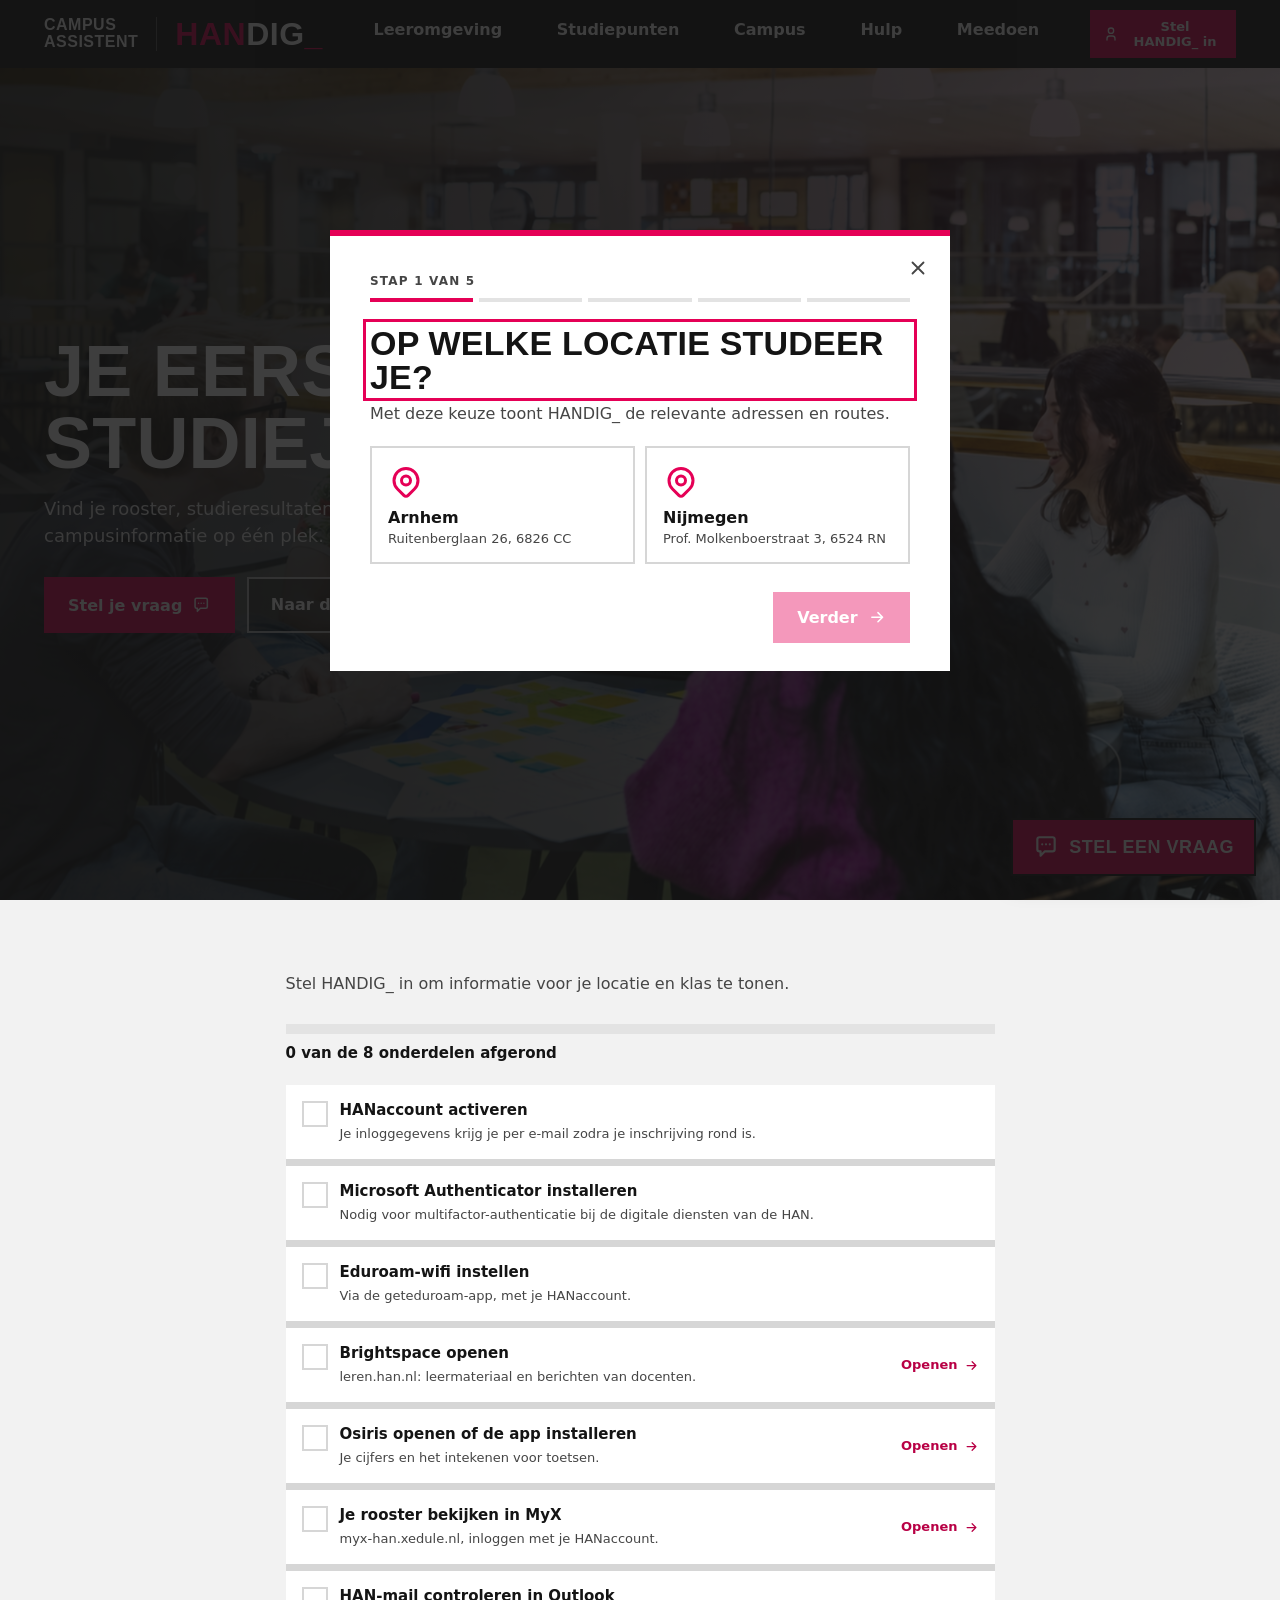
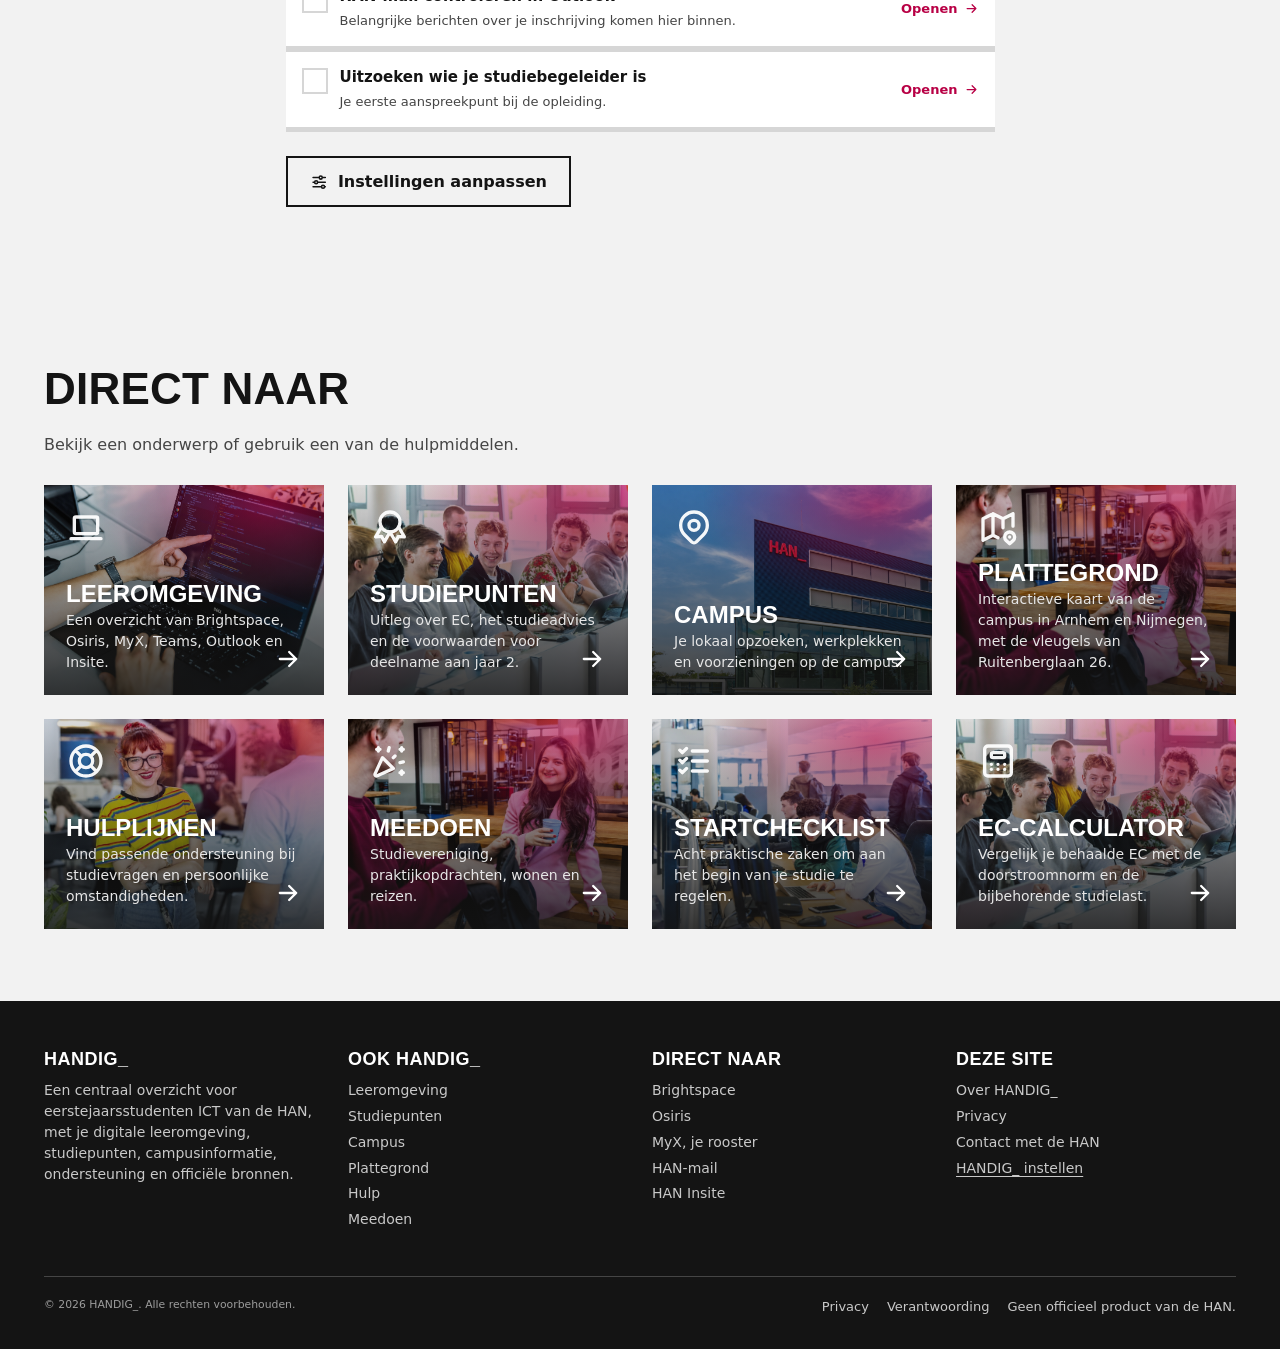
==== commit 359d13a9: "Vervang Systemen door Leeromgeving" ====
--- a/index.html
+++ b/index.html
@@ -4,14 +4,14 @@
 <meta charset="utf-8">
 <meta name="viewport" content="width=device-width, initial-scale=1">
 <title>HANDIG_ Campus Assistent</title>
-<meta name="description" content="HANDIG_ bundelt systemen, studiepunten, campusinformatie en ondersteuning voor eerstejaarsstudenten ICT van de HAN.">
+<meta name="description" content="HANDIG_ bundelt je digitale leeromgeving, studiepunten, campusinformatie en ondersteuning voor eerstejaarsstudenten ICT van de HAN.">
 <link rel="canonical" href="https://jasonispw.github.io/campus-assistent/">
 <meta property="og:type" content="website">
 <meta property="og:site_name" content="HANDIG_ Campus Assistent">
 <meta property="og:locale" content="nl_NL">
 <meta property="og:url" content="https://jasonispw.github.io/campus-assistent/">
 <meta property="og:title" content="HANDIG_ Campus Assistent">
-<meta property="og:description" content="HANDIG_ bundelt systemen, studiepunten, campusinformatie en ondersteuning voor eerstejaarsstudenten ICT van de HAN.">
+<meta property="og:description" content="HANDIG_ bundelt je digitale leeromgeving, studiepunten, campusinformatie en ondersteuning voor eerstejaarsstudenten ICT van de HAN.">
 <meta property="og:image" content="https://jasonispw.github.io/campus-assistent/assets/img/og/index.jpg">
 <meta property="og:image:secure_url" content="https://jasonispw.github.io/campus-assistent/assets/img/og/index.jpg">
 <meta property="og:image:type" content="image/jpeg">
@@ -20,7 +20,7 @@
 <meta property="og:image:alt" content="Startpagina van HANDIG_ met de tekst Je eerste studiejaar">
 <meta name="twitter:card" content="summary_large_image">
 <meta name="twitter:title" content="HANDIG_ Campus Assistent">
-<meta name="twitter:description" content="HANDIG_ bundelt systemen, studiepunten, campusinformatie en ondersteuning voor eerstejaarsstudenten ICT van de HAN.">
+<meta name="twitter:description" content="HANDIG_ bundelt je digitale leeromgeving, studiepunten, campusinformatie en ondersteuning voor eerstejaarsstudenten ICT van de HAN.">
 <meta name="twitter:image" content="https://jasonispw.github.io/campus-assistent/assets/img/og/index.jpg">
 <meta name="twitter:image:alt" content="Startpagina van HANDIG_ met de tekst Je eerste studiejaar">
 <meta name="theme-color" content="#141414">
@@ -35,7 +35,7 @@
   "alternateName": "HANDIG_",
   "url": "https://jasonispw.github.io/campus-assistent/",
   "inLanguage": "nl-NL",
-  "description": "HANDIG_ bundelt systemen, studiepunten, campusinformatie en ondersteuning voor eerstejaarsstudenten ICT van de HAN.",
+  "description": "HANDIG_ bundelt je digitale leeromgeving, studiepunten, campusinformatie en ondersteuning voor eerstejaarsstudenten ICT van de HAN.",
   "image": "https://jasonispw.github.io/campus-assistent/assets/img/og/index.jpg",
   "about": {
     "@type": "CollegeOrUniversity",
@@ -45,7 +45,7 @@
 }
 </script>
 <link rel="stylesheet" href="assets/css/base.css?v=20260901r2">
-<link rel="stylesheet" href="assets/css/layout.css?v=20260901allai4k">
+<link rel="stylesheet" href="assets/css/layout.css?v=20260901framing2">
 <link rel="stylesheet" href="assets/css/components.css?v=20260901ai4k">
 </head>
 <body>
@@ -64,7 +64,7 @@
     </button>
     <nav class="topnav" id="hoofdmenu" data-nav aria-label="Hoofdmenu">
       <ul>
-        <li><a href="systemen.html">Systemen</a></li>
+        <li><a href="leeromgeving.html">Leeromgeving</a></li>
         <li><a href="studiepunten.html">Studiepunten</a></li>
         <li><a href="campus.html">Campus</a></li>
         <li><a href="hulp.html">Hulp</a></li>
@@ -125,10 +125,10 @@
       </div>
 
       <div class="grid grid--3">
-        <a class="tile tile--systemen" href="systemen.html">
+        <a class="tile tile--leeromgeving" href="leeromgeving.html">
           <svg class="tile__icon" aria-hidden="true" focusable="false"><use href="#i-laptop"></use></svg>
 
-          <h3>Systemen</h3>
+          <h3>Leeromgeving</h3>
 
           <p>Een overzicht van Brightspace, Osiris, MyX, Teams, Outlook en Insite.</p>
 
@@ -218,14 +218,14 @@
       <div>
         <h3>HANDIG_</h3>
         <p class="u-small">
-          Een centraal overzicht voor eerstejaarsstudenten ICT van de HAN, met systemen,
+          Een centraal overzicht voor eerstejaarsstudenten ICT van de HAN, met je digitale leeromgeving,
           studiepunten, campusinformatie, ondersteuning en officiële bronnen.
         </p>
       </div>
       <div>
         <h3>Ook HANDIG_</h3>
         <ul class="u-small">
-          <li><a href="systemen.html">Systemen</a></li>
+          <li><a href="leeromgeving.html">Leeromgeving</a></li>
           <li><a href="studiepunten.html">Studiepunten</a></li>
           <li><a href="campus.html">Campus</a></li>
           <li><a href="plattegrond.html">Plattegrond</a></li>
@@ -312,8 +312,8 @@
 <symbol id="i-wifi" viewBox="0 0 24 24"><g fill="none" stroke="currentColor" stroke-linecap="round" stroke-linejoin="round" stroke-width="2"><path d="M12 18h.01m-2.838-2.828a4 4 0 0 1 5.656 0m-8.485-2.829a8 8 0 0 1 11.314 0"/><path d="M3.515 9.515c4.686-4.687 12.284-4.687 17 0"/></g></symbol>
 </defs></svg>
 
-<script src="assets/js/kb.js?v=20260901r2"></script>
-<script src="assets/js/assistent.js?v=20260901r2"></script>
+<script src="assets/js/kb.js?v=20260901kb38"></script>
+<script src="assets/js/assistent.js?v=20260901kb38"></script>
 <script src="assets/js/app.js?v=20260901r2"></script>
 <script src="assets/js/onboarding.js?v=20260901r2"></script>
 </body>
--- a/assets/css/layout.css
+++ b/assets/css/layout.css
@@ -120,11 +120,11 @@
 }
 
 .hero--index    { background-image: url("../img/han-ict-groepswerk.jpg?v=20260901group4k"); }
-.hero--systemen { background-image: url("../img/han-ict-les-laptops.jpg?v=20260901ai4k"); }
+.hero--leeromgeving { background-image: url("../img/han-ict-les-laptops.jpg?v=20260901ai4k"); }
 .hero--punten   { background-image: url("../img/han-ict-collegezaal.jpg?v=20260901ai4k"); }
-.hero--campus   { background-image: url("../img/han-ruitenberglaan-26.jpg?v=20260901ai4k"); background-position: 50% 32%; }
+.hero--campus   { background-image: url("../img/han-ruitenberglaan-26.jpg?v=20260901ai4k"), url("../img/han-ruitenberglaan-26.jpg?v=20260901ai4k"); background-position: calc(50% + 220px) 32%, 50% 32%; background-repeat: no-repeat; }
 .hero--hulp     { background-image: url("../img/han-studiebegeleiding.jpg?v=20260901ai4k"); background-position: 62% 12%; }
-.hero--meedoen  { background-image: url("../img/han-studenten-r26.jpg?v=20260901ai4k"); background-position: 50% 10%; }
+.hero--meedoen  { background-image: url("../img/han-studenten-r26.jpg?v=20260901ai4k"); background-position: 50% 28%; }
 .hero--over     { background-image: url("../img/han-ict-programmeerlab.jpg?v=20260901ai4k"); }
 .hero--404      { background-image: url("../img/han-studenten-trap-r26.jpg?v=20260901ai4k"); }
 
@@ -134,6 +134,10 @@
       linear-gradient(180deg, rgba(20,20,20,.5) 0%, rgba(20,20,20,.72) 100%),
       radial-gradient(120% 90% at 78% 15%, rgba(229,0,86,.18), transparent 62%);
   }
+}
+
+@media (max-width: 700px) {
+  .hero--campus { background-position: 50% 32%, 50% 32%; }
 }
 
 
--- a/assets/css/components.css
+++ b/assets/css/components.css
@@ -65,7 +65,7 @@
 .tile__arrow { position: absolute; right: 22px; bottom: 22px; width: 1.75rem; height: 1.75rem; color: #fff; }
 .tile:hover .tile__arrow { color: var(--han-pink); }
 
-.tile--systemen { background-image: url("../img/han-ict-les-laptops.jpg?v=20260901ai4k"); }
+.tile--leeromgeving { background-image: url("../img/han-ict-les-laptops.jpg?v=20260901ai4k"); }
 .tile--punten   { background-image: url("../img/han-ict-collegezaal.jpg?v=20260901ai4k"); }
 .tile--campus   { background-image: url("../img/han-ruitenberglaan-26.jpg?v=20260901ai4k"); }
 .tile--hulp     { background-image: url("../img/han-student-support.jpg?v=20260901ai4k"); }
